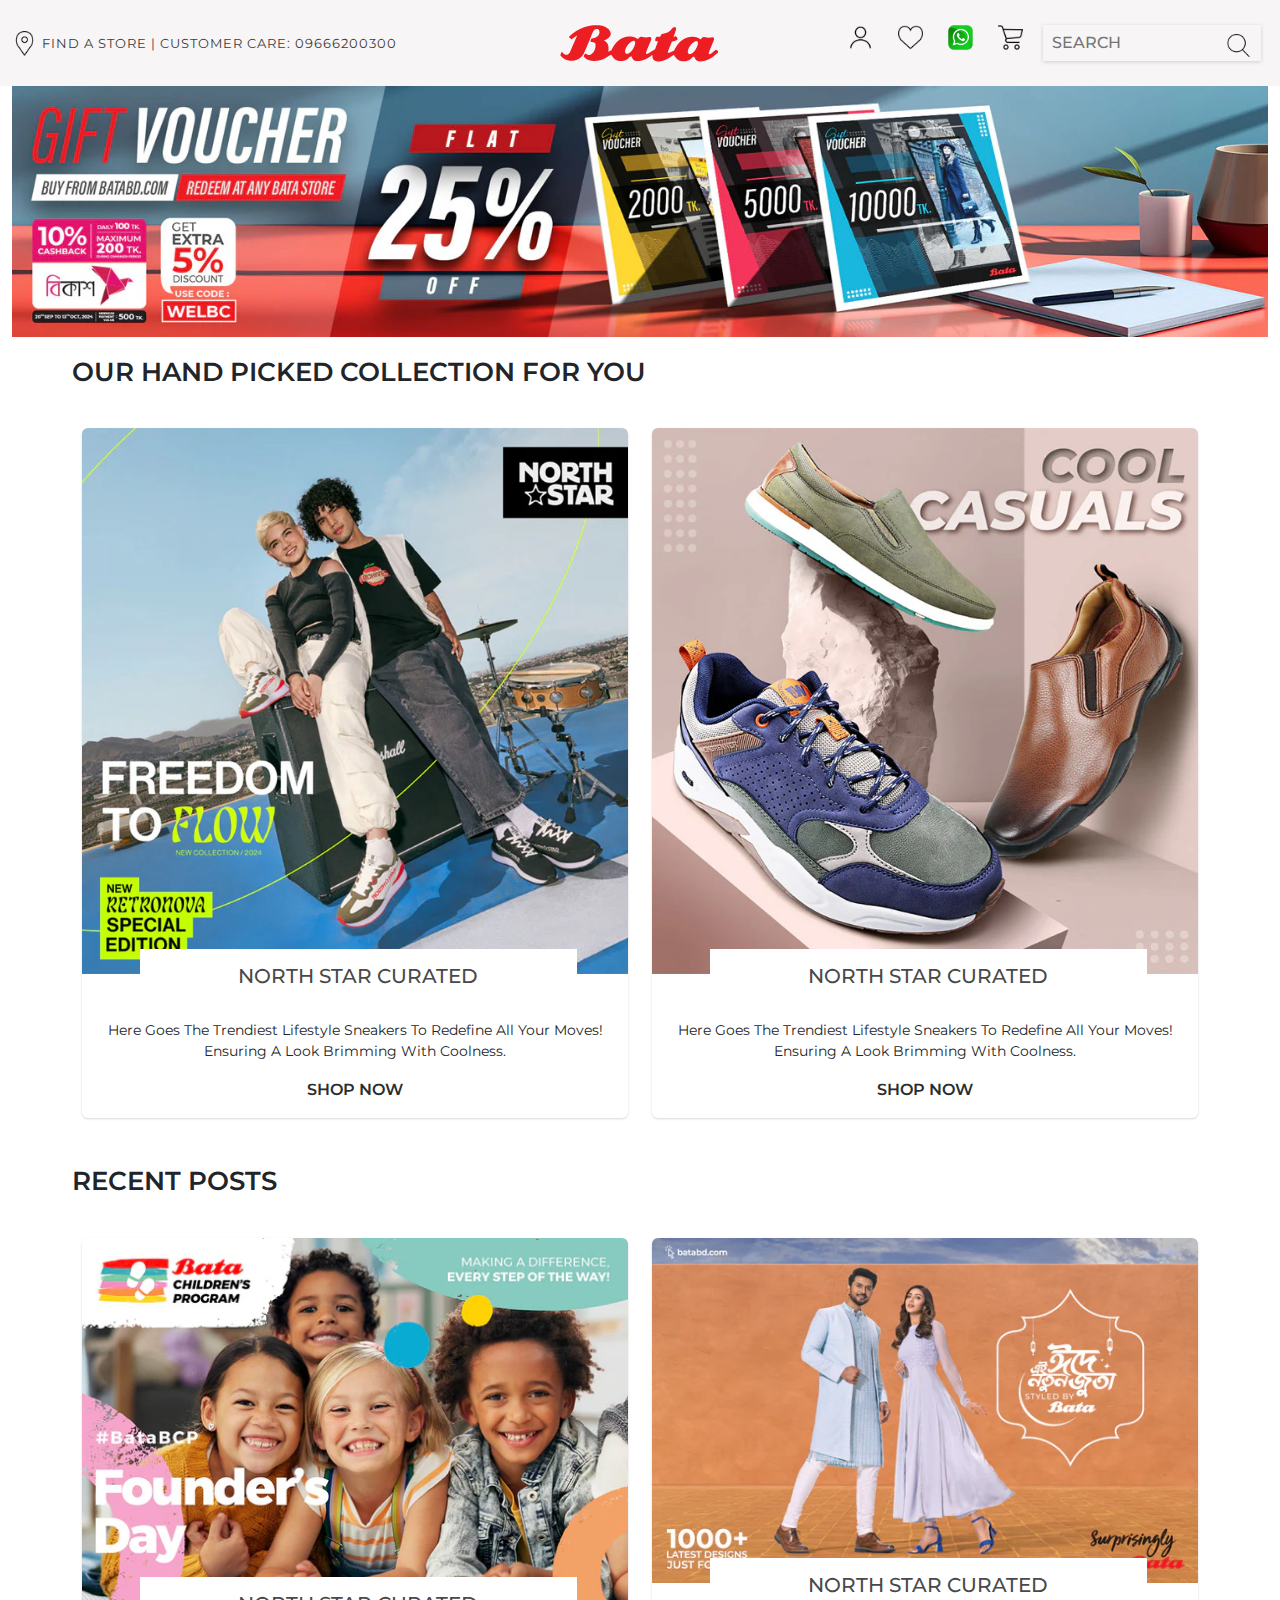
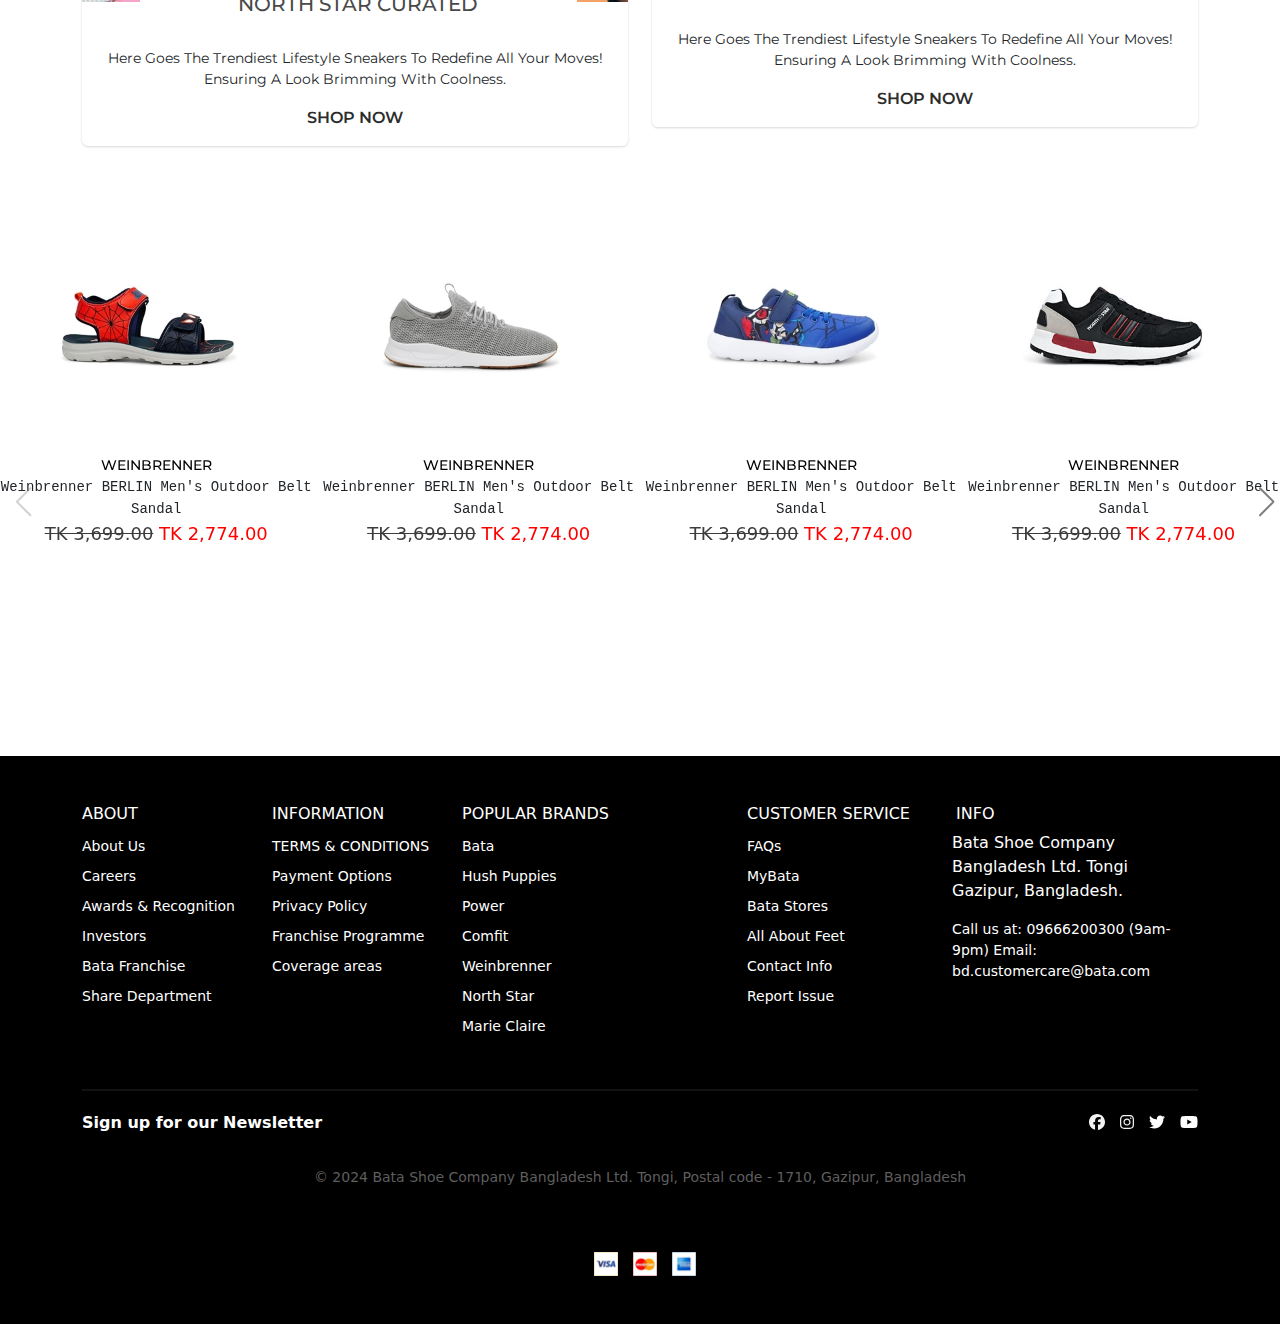
==== kids.html @ 396938d0 "bata" ====
<!DOCTYPE html>
<html lang="en">
  <head>
    <meta charset="UTF-8" />
    <meta name="viewport" content="width=device-width, initial-scale=1.0" />
    <title>Men</title>
    <link rel="stylesheet" href="css/bootstrap.min.css" />
    <link rel="stylesheet" href="css/all.min.css" />
    <link rel="stylesheet" href="css/fontawesome.min.css" />
    <link
      href="https://fonts.googleapis.com/css2?family=Montserrat:ital,wght@0,100..900;1,100..900&display=swap"
      rel="stylesheet"
    />
    <link
      rel="stylesheet"
      href="https://cdn.jsdelivr.net/npm/swiper@11/swiper-bundle.min.css"
    />
    <link rel="stylesheet" href="css/style.css" />
  </head>
  <body>
    <!----------------------- Header part html start -------------->

    <section
      class="main_head container-fluid"
      style="background-color: rgb(247, 245, 245)"
    >
      <div class="heder_container">
        <div class="head_content">
          <div class="row main_head-content">
            <div class="col-4 py-4 d-flex align-items-center d">
              <div
                class="start_content d-flex justify-content-center align-content-center"
              >
                <div class="logo">
                  <a href="#">
                    <img
                      src="img/Bata_imge/placeholder.png"
                      alt="location logo"
                      width="25px"
                    />
                  </a>
                </div>
                <div class="content_s" style="color: #3c3c3c">
                  <span>Find A Store | Customer care: 09666200300</span>
                </div>
              </div>
            </div>
            <div class="col-4 py-4">
              <div
                class="midel_content d-flex justify-content-center align-items-center"
              >
                <img src="img/Bata_imge/logo.png" alt="" />
              </div>
            </div>
            <div class="col-4 d-flex justify-content-center align-items-center">
              <div
                class="end_content d-flex justify-content-center align-content-center"
              >
                <li>
                  <a href="#"
                    ><img src="img/Bata_imge/people.png" alt="" width="25px"
                  /></a>
                </li>
                <li>
                  <a href="#"
                    ><img src="img/Bata_imge/like.png" alt="" width="25px"
                  /></a>
                </li>
                <li>
                  <a href="#"
                    ><img
                      src="img/Bata_imge/whatsapp-icon.png"
                      alt=""
                      width="25px"
                  /></a>
                </li>

                <div class="dropdown dpdw">
                  <a href="#"
                    ><img
                      src="img/Bata_imge/shopping-cart.png"
                      alt=""
                      width="25px"
                  /></a>
                  <ul class="dropdown-menu drpdwn">
                    <li>
                      <a class="dropdown-item my_item" href="#"
                        >Your cart is currently empty.</a
                      >
                    </li>
                    <li>
                      <a class="dropdown-item" href="#"
                        ><button type="button" class="btn-outline-dark">
                          continue shopping
                        </button></a
                      >
                    </li>
                  </ul>
                </div>
                <li>
                  <div
                    class="search d-flex justify-content-center align-content-center"
                  >
                    <div class="search_box">
                      <input
                        type="search"
                        placeholder="Search"
                        aria-label="Search"
                      />
                    </div>
                    <div
                      class="search_icon d-flex justify-content-center align-items-center"
                    >
                      <a href="#">
                        <img
                          src="img/Bata_imge/search.png"
                          alt=""
                          width="23px"
                        />
                      </a>
                    </div>
                  </div>
                </li>
              </div>
            </div>
          </div>
        </div>
      </div>
    </section>
    <!----------------------- Header part html End -------------->

    <!----------------------------------------- Midle Banner Html Start ------------------------------->

    <section>
      <div class="container-fluid">
        <div class="row">
          <div class="col-md-12">
            <img src="img/Bata_imge/banner-2-d.webp" alt="" width="100%" />
          </div>
        </div>
      </div>
    </section>

    <!----------------------------------------- Midle Banner Html end ------------------------------->
    <!-------------------------------------------- Collection part html Start ------------------------------->
    <section>
      <div class="container">
        <div class="product_title">
          <h6>
            <span>OUR HAND PICKED COLLECTION FOR YOU</span>
          </h6>
        </div>
      </div>
      <div class="container mb-5">
        <div class="product_collection">
          <div class="row">
            <div class="col-md-6 col-sm-12">
              <div class="card" style="width: 100%">
                <img
                  src="img/Bata_imge/Banner_crop_center_left.webp"
                  alt="..."
                />
                <div class="overlay"></div>
                <div class="card-body">
                  <div class="collectino_titel">
                    <h3 class="collection_head">
                      <span>NORTH STAR Curated</span>
                    </h3>
                  </div>
                  <div class="collectino_content">
                    <p class="">
                      Here goes the trendiest lifestyle sneakers to redefine all
                      your moves! Ensuring a look brimming with coolness.
                    </p>
                    <a href="#" class="shopNow">shop now</a>
                  </div>
                </div>
              </div>
            </div>
            <div class="col-md-6 col-sm-12">
              <div class="card" style="width: 100%">
                <img
                  src="img/Bata_imge/Banner_crop_center_right.webp"
                  alt="..."
                />
                <div class="overlay"></div>
                <div class="card-body">
                  <div class="collectino_titel">
                    <h3 class="collection_head">
                      <span>NORTH STAR Curated</span>
                    </h3>
                  </div>
                  <div class="collectino_content">
                    <p class="">
                      Here goes the trendiest lifestyle sneakers to redefine all
                      your moves! Ensuring a look brimming with coolness.
                    </p>
                    <a href="#" class="shopNow">shop now</a>
                  </div>
                </div>
              </div>
            </div>
          </div>
        </div>
      </div>
    </section>
    <!-------------------------------------------- Collection part html end ------------------------------->

    <!-------------------------------------------- Collection part html end ------------------------------->
    <section>
      <div class="container">
        <div class="product_title">
          <h6>
            <span>Recent Posts</span>
          </h6>
        </div>
      </div>
      <div class="container mb-5">
        <div class="product_collection">
          <div class="row">
            <div class="col-md-6 col-sm-12">
              <div class="card" style="width: 100%">
                <img src="img/Bata_imge/left_card.webp" alt="..." />
                <div class="overlay3"></div>
                <div class="card-body">
                  <div class="collectino_titel">
                    <h3 class="collection_head">
                      <span>NORTH STAR Curated</span>
                    </h3>
                  </div>
                  <div class="collectino_content">
                    <p class="">
                      Here goes the trendiest lifestyle sneakers to redefine all
                      your moves! Ensuring a look brimming with coolness.
                    </p>
                    <a href="#" class="shopNow">shop now</a>
                  </div>
                </div>
              </div>
            </div>
            <div class="col-md-6 col-sm-12">
              <div class="card" style="width: 100%">
                <img src="img/Bata_imge/right_card.webp" alt="..." />
                <div class="overlay3"></div>
                <div class="card-body">
                  <div class="collectino_titel">
                    <h3 class="collection_head">
                      <span>NORTH STAR Curated</span>
                    </h3>
                  </div>
                  <div class="collectino_content">
                    <p class="">
                      Here goes the trendiest lifestyle sneakers to redefine all
                      your moves! Ensuring a look brimming with coolness.
                    </p>
                    <a href="#" class="shopNow">shop now</a>
                  </div>
                </div>
              </div>
            </div>
          </div>
        </div>
      </div>
    </section>
    <!-------------------------------------------- Collection part html end ------------------------------->

    <!----------------------- man product part start ----------------------->

    <section style="margin: 50px 0">
      <!-- Swiper -->
      <div class="swiper mySwiper">
        <div class="swiper-wrapper">
          <div class="swiper-slide">
            <div class="main_product">
              <div class="product_content">
                <div class="product_img">
                  <img class="img1" src="img/Bata_imge/shoe_win_5.jpg" alt="" />
                  <img
                    class="img2"
                    src="img/Bata_imge/shoe_hover_5.jpg"
                    alt=""
                  />
                </div>
                <div class="text_content" style="text-align: center">
                  <samp class="size">
                    <a style="text-decoration: none; color: #3c3c3c" href="#"
                      >10</a
                    ></samp
                  >
                  <samp class="size">
                    <a style="text-decoration: none; color: #3c3c3c" href="#"
                      >9</a
                    ></samp
                  >
                  <samp class="size">
                    <a style="text-decoration: none; color: #3c3c3c" href="#"
                      >8</a
                    ></samp
                  >
                  <samp class="size">
                    <a style="text-decoration: none; color: #3c3c3c" href="#"
                      >7</a
                    ></samp
                  >
                  <samp class="size">
                    <a style="text-decoration: none; color: #3c3c3c" href="#"
                      >+1</a
                    ></samp
                  >
                  <samp
                    style="
                      font-family: Montserrat, sans-serif;
                      color: #000;
                      font-size: 14px;
                      font-weight: 500;
                      text-transform: uppercase;
                      display: block;
                    "
                  >
                    Weinbrenner
                  </samp>
                  <samp
                    style="
                      text-transform: capitalize;
                      font-size: 14px;
                      line-height: 22px;
                      font-weight: 500;
                      display: block;
                    "
                  >
                    Weinbrenner BERLIN Men's Outdoor Belt Sandal
                  </samp>
                  <span style="color: #3c3c3c">
                    <del>TK 3,699.00</del>
                  </span>

                  <span style="color: red">TK 2,774.00</span>
                  <div class="btn_container">
                    <button class="product_button" type="button">
                      Shop now
                    </button>
                    <div class="cyical"></div>
                  </div>
                </div>

                <img
                  class="like"
                  src="img/Bata_imge/like.png"
                  alt=""
                  width="20px"
                />
              </div>
            </div>
          </div>
          <div class="swiper-slide">
            <div class="main_product">
              <div class="product_content">
                <div class="product_img">
                  <img class="img1" src="img/Bata_imge/shoe_win_3.jpg" alt="" />
                  <img
                    class="img2"
                    src="img/Bata_imge/shoe_hover_3.jpg"
                    alt=""
                  />
                </div>
                <div class="text_content" style="text-align: center">
                  <samp class="size">
                    <a style="text-decoration: none; color: #3c3c3c" href="#"
                      >10</a
                    ></samp
                  >
                  <samp class="size">
                    <a style="text-decoration: none; color: #3c3c3c" href="#"
                      >9</a
                    ></samp
                  >
                  <samp class="size">
                    <a style="text-decoration: none; color: #3c3c3c" href="#"
                      >8</a
                    ></samp
                  >
                  <samp class="size">
                    <a style="text-decoration: none; color: #3c3c3c" href="#"
                      >7</a
                    ></samp
                  >
                  <samp class="size">
                    <a style="text-decoration: none; color: #3c3c3c" href="#"
                      >+1</a
                    ></samp
                  >
                  <samp
                    style="
                      font-family: Montserrat, sans-serif;
                      color: #000;
                      font-size: 14px;
                      font-weight: 500;
                      text-transform: uppercase;
                      display: block;
                    "
                  >
                    Weinbrenner
                  </samp>
                  <samp
                    style="
                      text-transform: capitalize;
                      font-size: 14px;
                      line-height: 22px;
                      font-weight: 500;
                      display: block;
                    "
                  >
                    Weinbrenner BERLIN Men's Outdoor Belt Sandal
                  </samp>
                  <span style="color: #3c3c3c">
                    <del>TK 3,699.00</del>
                  </span>

                  <span style="color: red">TK 2,774.00</span>
                  <div class="btn_container">
                    <button class="product_button" type="button">
                      Shop now
                    </button>
                    <div class="cyical"></div>
                  </div>
                </div>

                <img
                  class="like"
                  src="img/Bata_imge/like.png"
                  alt=""
                  width="20px"
                />
              </div>
            </div>
          </div>
          <div class="swiper-slide">
            <div class="main_product">
              <div class="product_content">
                <div class="product_img">
                  <img class="img1" src="img/Bata_imge/shoe_win_1.jpg" alt="" />
                  <img
                    class="img2"
                    src="img/Bata_imge/shoe_hover_1.jpg"
                    alt=""
                  />
                </div>
                <div class="text_content" style="text-align: center">
                  <samp class="size">
                    <a style="text-decoration: none; color: #3c3c3c" href="#"
                      >10</a
                    ></samp
                  >
                  <samp class="size">
                    <a style="text-decoration: none; color: #3c3c3c" href="#"
                      >9</a
                    ></samp
                  >
                  <samp class="size">
                    <a style="text-decoration: none; color: #3c3c3c" href="#"
                      >8</a
                    ></samp
                  >
                  <samp class="size">
                    <a style="text-decoration: none; color: #3c3c3c" href="#"
                      >7</a
                    ></samp
                  >
                  <samp class="size">
                    <a style="text-decoration: none; color: #3c3c3c" href="#"
                      >+1</a
                    ></samp
                  >
                  <samp
                    style="
                      font-family: Montserrat, sans-serif;
                      color: #000;
                      font-size: 14px;
                      font-weight: 500;
                      text-transform: uppercase;
                      display: block;
                    "
                  >
                    Weinbrenner
                  </samp>
                  <samp
                    style="
                      text-transform: capitalize;
                      font-size: 14px;
                      line-height: 22px;
                      font-weight: 500;
                      display: block;
                    "
                  >
                    Weinbrenner BERLIN Men's Outdoor Belt Sandal
                  </samp>
                  <span style="color: #3c3c3c">
                    <del>TK 3,699.00</del>
                  </span>

                  <span style="color: red">TK 2,774.00</span>
                  <div class="btn_container">
                    <button class="product_button" type="button">
                      Shop now
                    </button>
                    <div class="cyical"></div>
                  </div>
                </div>

                <img
                  class="like"
                  src="img/Bata_imge/like.png"
                  alt=""
                  width="20px"
                />
              </div>
            </div>
          </div>
          <div class="swiper-slide">
            <div class="main_product">
              <div class="product_content">
                <div class="product_img">
                  <img
                    class="img1"
                    src="img/Bata_imge/lofer_win_8.jpg"
                    alt=""
                  />
                  <img
                    class="img2"
                    src="img/Bata_imge/lofer_hover_8.jpg"
                    alt=""
                  />
                </div>
                <div class="text_content" style="text-align: center">
                  <samp class="size">
                    <a style="text-decoration: none; color: #3c3c3c" href="#"
                      >10</a
                    ></samp
                  >
                  <samp class="size">
                    <a style="text-decoration: none; color: #3c3c3c" href="#"
                      >9</a
                    ></samp
                  >
                  <samp class="size">
                    <a style="text-decoration: none; color: #3c3c3c" href="#"
                      >8</a
                    ></samp
                  >
                  <samp class="size">
                    <a style="text-decoration: none; color: #3c3c3c" href="#"
                      >7</a
                    ></samp
                  >
                  <samp class="size">
                    <a style="text-decoration: none; color: #3c3c3c" href="#"
                      >+1</a
                    ></samp
                  >
                  <samp
                    style="
                      font-family: Montserrat, sans-serif;
                      color: #000;
                      font-size: 14px;
                      font-weight: 500;
                      text-transform: uppercase;
                      display: block;
                    "
                  >
                    Weinbrenner
                  </samp>
                  <samp
                    style="
                      text-transform: capitalize;
                      font-size: 14px;
                      line-height: 22px;
                      font-weight: 500;
                      display: block;
                    "
                  >
                    Weinbrenner BERLIN Men's Outdoor Belt Sandal
                  </samp>
                  <span style="color: #3c3c3c">
                    <del>TK 3,699.00</del>
                  </span>

                  <span style="color: red">TK 2,774.00</span>
                  <div class="btn_container">
                    <button class="product_button" type="button">
                      Shop now
                    </button>
                    <div class="cyical"></div>
                  </div>
                </div>

                <img
                  class="like"
                  src="img/Bata_imge/like.png"
                  alt=""
                  width="20px"
                />
              </div>
            </div>
          </div>
          <div class="swiper-slide">
            <div class="main_product">
              <div class="product_content">
                <div class="product_img">
                  <img
                    class="img1"
                    src="img/Bata_imge/lofer_win_7.jpg"
                    alt=""
                  />
                  <img
                    class="img2"
                    src="img/Bata_imge/lofer_hover_7.jpg"
                    alt=""
                  />
                </div>
                <div class="text_content" style="text-align: center">
                  <samp class="size">
                    <a style="text-decoration: none; color: #3c3c3c" href="#"
                      >10</a
                    ></samp
                  >
                  <samp class="size">
                    <a style="text-decoration: none; color: #3c3c3c" href="#"
                      >9</a
                    ></samp
                  >
                  <samp class="size">
                    <a style="text-decoration: none; color: #3c3c3c" href="#"
                      >8</a
                    ></samp
                  >
                  <samp class="size">
                    <a style="text-decoration: none; color: #3c3c3c" href="#"
                      >7</a
                    ></samp
                  >
                  <samp class="size">
                    <a style="text-decoration: none; color: #3c3c3c" href="#"
                      >+1</a
                    ></samp
                  >
                  <samp
                    style="
                      font-family: Montserrat, sans-serif;
                      color: #000;
                      font-size: 14px;
                      font-weight: 500;
                      text-transform: uppercase;
                      display: block;
                    "
                  >
                    Weinbrenner
                  </samp>
                  <samp
                    style="
                      text-transform: capitalize;
                      font-size: 14px;
                      line-height: 22px;
                      font-weight: 500;
                      display: block;
                    "
                  >
                    Weinbrenner BERLIN Men's Outdoor Belt Sandal
                  </samp>
                  <span style="color: #3c3c3c">
                    <del>TK 3,699.00</del>
                  </span>

                  <span style="color: red">TK 2,774.00</span>
                  <div class="btn_container">
                    <button class="product_button" type="button">
                      Shop now
                    </button>
                    <div class="cyical"></div>
                  </div>
                </div>

                <img
                  class="like"
                  src="img/Bata_imge/like.png"
                  alt=""
                  width="20px"
                />
              </div>
            </div>
          </div>
          <div class="swiper-slide">
            <div class="main_product">
              <div class="product_content">
                <div class="product_img">
                  <img
                    class="img1"
                    src="img/Bata_imge/lofer_win_3.jpg"
                    alt=""
                  />
                  <img
                    class="img2"
                    src="img/Bata_imge/lofer_hover_3.jpg"
                    alt=""
                  />
                </div>
                <div class="text_content" style="text-align: center">
                  <samp class="size">
                    <a style="text-decoration: none; color: #3c3c3c" href="#"
                      >10</a
                    ></samp
                  >
                  <samp class="size">
                    <a style="text-decoration: none; color: #3c3c3c" href="#"
                      >9</a
                    ></samp
                  >
                  <samp class="size">
                    <a style="text-decoration: none; color: #3c3c3c" href="#"
                      >8</a
                    ></samp
                  >
                  <samp class="size">
                    <a style="text-decoration: none; color: #3c3c3c" href="#"
                      >7</a
                    ></samp
                  >
                  <samp class="size">
                    <a style="text-decoration: none; color: #3c3c3c" href="#"
                      >+1</a
                    ></samp
                  >
                  <samp
                    style="
                      font-family: Montserrat, sans-serif;
                      color: #000;
                      font-size: 14px;
                      font-weight: 500;
                      text-transform: uppercase;
                      display: block;
                    "
                  >
                    Weinbrenner
                  </samp>
                  <samp
                    style="
                      text-transform: capitalize;
                      font-size: 14px;
                      line-height: 22px;
                      font-weight: 500;
                      display: block;
                    "
                  >
                    Weinbrenner BERLIN Men's Outdoor Belt Sandal
                  </samp>
                  <span style="color: #3c3c3c">
                    <del>TK 3,699.00</del>
                  </span>

                  <span style="color: red">TK 2,774.00</span>
                  <div class="btn_container">
                    <button class="product_button" type="button">
                      Shop now
                    </button>
                    <div class="cyical"></div>
                  </div>
                </div>

                <img
                  class="like"
                  src="/img/Bata_imge/like.png"
                  alt=""
                  width="20px"
                />
              </div>
            </div>
          </div>
          <div class="swiper-slide">
            <div class="main_product">
              <div class="product_content">
                <div class="product_img">
                  <img
                    class="img1"
                    src="img/Bata_imge/lofer_win_6.jpg"
                    alt=""
                  />
                  <img
                    class="img2"
                    src="img/Bata_imge/lofer_hover_6.jpg"
                    alt=""
                  />
                </div>
                <div class="text_content" style="text-align: center">
                  <samp class="size">
                    <a style="text-decoration: none; color: #3c3c3c" href="#"
                      >10</a
                    ></samp
                  >
                  <samp class="size">
                    <a style="text-decoration: none; color: #3c3c3c" href="#"
                      >9</a
                    ></samp
                  >
                  <samp class="size">
                    <a style="text-decoration: none; color: #3c3c3c" href="#"
                      >8</a
                    ></samp
                  >
                  <samp class="size">
                    <a style="text-decoration: none; color: #3c3c3c" href="#"
                      >7</a
                    ></samp
                  >
                  <samp class="size">
                    <a style="text-decoration: none; color: #3c3c3c" href="#"
                      >+1</a
                    ></samp
                  >
                  <samp
                    style="
                      font-family: Montserrat, sans-serif;
                      color: #000;
                      font-size: 14px;
                      font-weight: 500;
                      text-transform: uppercase;
                      display: block;
                    "
                  >
                    Weinbrenner
                  </samp>
                  <samp
                    style="
                      text-transform: capitalize;
                      font-size: 14px;
                      line-height: 22px;
                      font-weight: 500;
                      display: block;
                    "
                  >
                    Weinbrenner BERLIN Men's Outdoor Belt Sandal
                  </samp>
                  <span style="color: #3c3c3c">
                    <del>TK 3,699.00</del>
                  </span>

                  <span style="color: red">TK 2,774.00</span>
                  <div class="btn_container">
                    <button class="product_button" type="button">
                      Shop now
                    </button>
                    <div class="cyical"></div>
                  </div>
                </div>

                <img
                  class="like"
                  src="/img/Bata_imge/like.png"
                  alt=""
                  width="20px"
                />
              </div>
            </div>
          </div>
          <div class="swiper-slide">
            <div class="main_product">
              <div class="product_content">
                <div class="product_img">
                  <img
                    class="img1"
                    src="img/Bata_imge/lofer_win_8.jpg"
                    alt=""
                  />
                  <img
                    class="img2"
                    src="img/Bata_imge/lofer_hover_8.jpg"
                    alt=""
                  />
                </div>
                <div class="text_content" style="text-align: center">
                  <samp class="size">
                    <a style="text-decoration: none; color: #3c3c3c" href="#"
                      >10</a
                    ></samp
                  >
                  <samp class="size">
                    <a style="text-decoration: none; color: #3c3c3c" href="#"
                      >9</a
                    ></samp
                  >
                  <samp class="size">
                    <a style="text-decoration: none; color: #3c3c3c" href="#"
                      >8</a
                    ></samp
                  >
                  <samp class="size">
                    <a style="text-decoration: none; color: #3c3c3c" href="#"
                      >7</a
                    ></samp
                  >
                  <samp class="size">
                    <a style="text-decoration: none; color: #3c3c3c" href="#"
                      >+1</a
                    ></samp
                  >
                  <samp
                    style="
                      font-family: Montserrat, sans-serif;
                      color: #000;
                      font-size: 14px;
                      font-weight: 500;
                      text-transform: uppercase;
                      display: block;
                    "
                  >
                    Weinbrenner
                  </samp>
                  <samp
                    style="
                      text-transform: capitalize;
                      font-size: 14px;
                      line-height: 22px;
                      font-weight: 500;
                      display: block;
                    "
                  >
                    Weinbrenner BERLIN Men's Outdoor Belt Sandal
                  </samp>
                  <span style="color: #3c3c3c">
                    <del>TK 3,699.00</del>
                  </span>

                  <span style="color: red">TK 2,774.00</span>
                  <div class="btn_container">
                    <button class="product_button" type="button">
                      Shop now
                    </button>
                    <div class="cyical"></div>
                  </div>
                </div>

                <img
                  class="like"
                  src="/img/Bata_imge/like.png"
                  alt=""
                  width="20px"
                />
              </div>
            </div>
          </div>
          <div class="swiper-slide">
            <div class="main_product">
              <div class="product_content">
                <div class="product_img">
                  <img
                    class="img1"
                    src="img/Bata_imge/lofer_win_1.jpg"
                    alt=""
                  />
                  <img
                    class="img2"
                    src="img/Bata_imge/lofer_hover_1.jpg"
                    alt=""
                  />
                </div>
                <div class="text_content" style="text-align: center">
                  <samp class="size">
                    <a style="text-decoration: none; color: #3c3c3c" href="#"
                      >10</a
                    ></samp
                  >
                  <samp class="size">
                    <a style="text-decoration: none; color: #3c3c3c" href="#"
                      >9</a
                    ></samp
                  >
                  <samp class="size">
                    <a style="text-decoration: none; color: #3c3c3c" href="#"
                      >8</a
                    ></samp
                  >
                  <samp class="size">
                    <a style="text-decoration: none; color: #3c3c3c" href="#"
                      >7</a
                    ></samp
                  >
                  <samp class="size">
                    <a style="text-decoration: none; color: #3c3c3c" href="#"
                      >+1</a
                    ></samp
                  >
                  <samp
                    style="
                      font-family: Montserrat, sans-serif;
                      color: #000;
                      font-size: 14px;
                      font-weight: 500;
                      text-transform: uppercase;
                      display: block;
                    "
                  >
                    Weinbrenner
                  </samp>
                  <samp
                    style="
                      text-transform: capitalize;
                      font-size: 14px;
                      line-height: 22px;
                      font-weight: 500;
                      display: block;
                    "
                  >
                    Weinbrenner BERLIN Men's Outdoor Belt Sandal
                  </samp>
                  <span style="color: #3c3c3c">
                    <del>TK 3,699.00</del>
                  </span>

                  <span style="color: red">TK 2,774.00</span>
                  <div class="btn_container">
                    <button class="product_button" type="button">
                      Shop now
                    </button>
                    <div class="cyical"></div>
                  </div>
                </div>

                <img
                  class="like"
                  src="/img/Bata_imge/like.png"
                  alt=""
                  width="20px"
                />
              </div>
            </div>
          </div>
          <div class="swiper-slide">
            <div class="main_product">
              <div class="product_content">
                <div class="product_img">
                  <img
                    class="img1"
                    src="img/Bata_imge/lofer_win_3.jpg"
                    alt=""
                  />
                  <img
                    class="img2"
                    src="img/Bata_imge/lofer_hover_3.jpg"
                    alt=""
                  />
                </div>
                <div class="text_content" style="text-align: center">
                  <samp class="size">
                    <a style="text-decoration: none; color: #3c3c3c" href="#"
                      >10</a
                    ></samp
                  >
                  <samp class="size">
                    <a style="text-decoration: none; color: #3c3c3c" href="#"
                      >9</a
                    ></samp
                  >
                  <samp class="size">
                    <a style="text-decoration: none; color: #3c3c3c" href="#"
                      >8</a
                    ></samp
                  >
                  <samp class="size">
                    <a style="text-decoration: none; color: #3c3c3c" href="#"
                      >7</a
                    ></samp
                  >
                  <samp class="size">
                    <a style="text-decoration: none; color: #3c3c3c" href="#"
                      >+1</a
                    ></samp
                  >
                  <samp
                    style="
                      font-family: Montserrat, sans-serif;
                      color: #000;
                      font-size: 14px;
                      font-weight: 500;
                      text-transform: uppercase;
                      display: block;
                    "
                  >
                    Weinbrenner
                  </samp>
                  <samp
                    style="
                      text-transform: capitalize;
                      font-size: 14px;
                      line-height: 22px;
                      font-weight: 500;
                      display: block;
                    "
                  >
                    Weinbrenner BERLIN Men's Outdoor Belt Sandal
                  </samp>
                  <span style="color: #3c3c3c">
                    <del>TK 3,699.00</del>
                  </span>

                  <span style="color: red">TK 2,774.00</span>
                  <div class="btn_container">
                    <button class="product_button" type="button">
                      Shop now
                    </button>
                    <div class="cyical"></div>
                  </div>
                </div>

                <img
                  class="like"
                  src="/img/Bata_imge/like.png"
                  alt=""
                  width="20px"
                />
              </div>
            </div>
          </div>
          <div class="swiper-slide">
            <div class="main_product">
              <div class="product_content">
                <div class="product_img">
                  <img
                    class="img1"
                    src="img/Bata_imge/lofer_win_5.jpg"
                    alt=""
                  />
                  <img
                    class="img2"
                    src="img/Bata_imge/lofer_hover_5.jpg"
                    alt=""
                  />
                </div>
                <div class="text_content" style="text-align: center">
                  <samp class="size">
                    <a style="text-decoration: none; color: #3c3c3c" href="#"
                      >10</a
                    ></samp
                  >
                  <samp class="size">
                    <a style="text-decoration: none; color: #3c3c3c" href="#"
                      >9</a
                    ></samp
                  >
                  <samp class="size">
                    <a style="text-decoration: none; color: #3c3c3c" href="#"
                      >8</a
                    ></samp
                  >
                  <samp class="size">
                    <a style="text-decoration: none; color: #3c3c3c" href="#"
                      >7</a
                    ></samp
                  >
                  <samp class="size">
                    <a style="text-decoration: none; color: #3c3c3c" href="#"
                      >+1</a
                    ></samp
                  >
                  <samp
                    style="
                      font-family: Montserrat, sans-serif;
                      color: #000;
                      font-size: 14px;
                      font-weight: 500;
                      text-transform: uppercase;
                      display: block;
                    "
                  >
                    Weinbrenner
                  </samp>
                  <samp
                    style="
                      text-transform: capitalize;
                      font-size: 14px;
                      line-height: 22px;
                      font-weight: 500;
                      display: block;
                    "
                  >
                    Weinbrenner BERLIN Men's Outdoor Belt Sandal
                  </samp>
                  <span style="color: #3c3c3c">
                    <del>TK 3,699.00</del>
                  </span>

                  <span style="color: red">TK 2,774.00</span>
                  <div class="btn_container">
                    <button class="product_button" type="button">
                      Shop now
                    </button>
                    <div class="cyical"></div>
                  </div>
                </div>

                <img
                  class="like"
                  src="/img/Bata_imge/like.png"
                  alt=""
                  width="20px"
                />
              </div>
            </div>
          </div>
        </div>
        <div class="swiper-button-next"></div>
        <div class="swiper-button-prev"></div>
      </div>
    </section>
    <!----------------------- man product part end ----------------------->
    <!--------------------- Footer part html Start ------------------->
    <section class="main_footer bg-black p-5">
      <!----------- footer_top  part html start -------------->
      <div class="footer_top mb-5">
        <div class="container">
          <div class="row">
            <div class="col-6 col-md-2">
              <div class="footer_top_content">
                <h6
                  style="
                    color: white;
                    font-size: 16px;
                    text-transform: uppercase;
                  "
                >
                  About
                </h6>
                <li style="list-style: none; padding: 3px 0">
                  <a
                    class="animation"
                    href="#"
                    style="text-decoration: none; font-size: 14px; color: white"
                    >About Us</a
                  >
                </li>
                <li style="list-style: none; padding: 3px 0">
                  <a
                    class="animation"
                    href="#"
                    style="text-decoration: none; font-size: 14px; color: white"
                    >Careers</a
                  >
                </li>
                <li style="list-style: none; padding: 3px 0">
                  <a
                    class="animation"
                    href="#"
                    style="text-decoration: none; font-size: 14px; color: white"
                    >Awards & Recognition</a
                  >
                </li>
                <li style="list-style: none; padding: 3px 0">
                  <a
                    class="animation"
                    href="#"
                    style="text-decoration: none; font-size: 14px; color: white"
                    >Investors</a
                  >
                </li>
                <li style="list-style: none; padding: 3px 0">
                  <a
                    class="animation"
                    href="#"
                    style="text-decoration: none; font-size: 14px; color: white"
                    >Bata Franchise</a
                  >
                </li>
                <li style="list-style: none; padding: 3px 0">
                  <a
                    class="animation"
                    href="#"
                    style="text-decoration: none; font-size: 14px; color: white"
                    >Share Department</a
                  >
                </li>
              </div>
            </div>
            <div class="col-6 col-md-2">
              <div class="footer_top_content">
                <h6
                  style="
                    color: white;
                    font-size: 16px;
                    text-transform: uppercase;
                  "
                >
                  Information
                </h6>
                <li style="list-style: none; padding: 3px 0">
                  <a
                    class="animation"
                    href="#"
                    style="text-decoration: none; font-size: 14px; color: white"
                    >TERMS & CONDITIONS</a
                  >
                </li>
                <li style="list-style: none; padding: 3px 0">
                  <a
                    class="animation"
                    href="#"
                    style="text-decoration: none; font-size: 14px; color: white"
                    >Payment Options</a
                  >
                </li>
                <li style="list-style: none; padding: 3px 0">
                  <a
                    class="animation"
                    href="#"
                    style="text-decoration: none; font-size: 14px; color: white"
                    >Privacy Policy</a
                  >
                </li>
                <li style="list-style: none; padding: 3px 0">
                  <a
                    class="animation"
                    href="#"
                    style="text-decoration: none; font-size: 14px; color: white"
                    >Franchise Programme</a
                  >
                </li>
                <li style="list-style: none; padding: 3px 0">
                  <a
                    class="animation"
                    href="#"
                    style="text-decoration: none; font-size: 14px; color: white"
                    >Coverage areas</a
                  >
                </li>
              </div>
            </div>
            <div class="col-6 col-md-3">
              <div class="footer_top_content">
                <h6
                  style="
                    color: white;
                    font-size: 16px;
                    text-transform: uppercase;
                  "
                >
                  Popular Brands
                </h6>
                <li style="list-style: none; padding: 3px 0">
                  <a
                    class="animation"
                    href="#"
                    style="text-decoration: none; font-size: 14px; color: white"
                    >Bata</a
                  >
                </li>
                <li style="list-style: none; padding: 3px 0">
                  <a
                    class="animation"
                    href="#"
                    style="text-decoration: none; font-size: 14px; color: white"
                    >Hush Puppies</a
                  >
                </li>
                <li style="list-style: none; padding: 3px 0">
                  <a
                    class="animation"
                    href="#"
                    style="text-decoration: none; font-size: 14px; color: white"
                    >Power
                  </a>
                </li>
                <li style="list-style: none; padding: 3px 0">
                  <a
                    class="animation"
                    href="#"
                    style="text-decoration: none; font-size: 14px; color: white"
                    >Comfit</a
                  >
                </li>
                <li style="list-style: none; padding: 3px 0">
                  <a
                    class="animation"
                    href="#"
                    style="text-decoration: none; font-size: 14px; color: white"
                    >Weinbrenner</a
                  >
                </li>
                <li style="list-style: none; padding: 3px 0">
                  <a
                    class="animation"
                    href="#"
                    style="text-decoration: none; font-size: 14px; color: white"
                    >North Star</a
                  >
                </li>
                <li style="list-style: none; padding: 3px 0">
                  <a
                    class="animation"
                    href="#"
                    style="text-decoration: none; font-size: 14px; color: white"
                    >Marie Claire</a
                  >
                </li>
              </div>
            </div>
            <div class="col-6 col-md-2">
              <div class="footer_top_content">
                <h6
                  style="
                    color: white;
                    font-size: 16px;
                    text-transform: uppercase;
                  "
                >
                  Customer Service
                </h6>
                <li style="list-style: none; padding: 3px 0">
                  <a
                    class="animation"
                    href="#"
                    style="text-decoration: none; font-size: 14px; color: white"
                    >FAQs</a
                  >
                </li>
                <li style="list-style: none; padding: 3px 0">
                  <a
                    class="animation"
                    href="#"
                    style="text-decoration: none; font-size: 14px; color: white"
                    >MyBata</a
                  >
                </li>
                <li style="list-style: none; padding: 3px 0">
                  <a
                    class="animation"
                    href="#"
                    style="text-decoration: none; font-size: 14px; color: white"
                    >Bata Stores
                  </a>
                </li>
                <li style="list-style: none; padding: 3px 0">
                  <a
                    class="animation"
                    href="#"
                    style="text-decoration: none; font-size: 14px; color: white"
                    >All About Feet</a
                  >
                </li>
                <li style="list-style: none; padding: 3px 0">
                  <a
                    class="animation"
                    href="#"
                    style="text-decoration: none; font-size: 14px; color: white"
                    >Contact Info</a
                  >
                </li>
                <li style="list-style: none; padding: 3px 0">
                  <a
                    class="animation"
                    href="#"
                    style="text-decoration: none; font-size: 14px; color: white"
                    >Report Issue</a
                  >
                </li>
              </div>
            </div>
            <div class="col-12 col-md-3">
              <div class="footer_top_content">
                <h6
                  style="
                    color: white;
                    font-size: 16px;
                    text-transform: uppercase;
                    padding: 0 0 0 19px;
                  "
                >
                  Info
                </h6>
                <p style="color: white; font-size: 14; padding: 0 0 0 15px">
                  Bata Shoe Company Bangladesh Ltd. Tongi Gazipur, Bangladesh.
                </p>
                <p style="color: white; font-size: 14px; padding: 0 0 0 15px">
                  Call us at: 09666200300 (9am-9pm) Email:
                  bd.customercare@bata.com
                </p>
              </div>
            </div>
          </div>
        </div>
      </div>
      <!------------------------------------- footer_top part html end ---------------------------->
      <!------------------------------------- footer_bottom part html start ---------------------------->
      <div class="footer_bottom">
        <div class="container">
          <hr class="custom-hr" />
          <div class="row">
            <div class="col-6">
              <p style="color: white; font-size: 16px; font-weight: 700">
                Sign up for our Newsletter
              </p>
            </div>
            <div class="col-6">
              <div class="footer_icons">
                <a href="#"
                  ><i class="fa-brands fa-facebook" style="color: #f2f2f2"></i
                ></a>
                <a href="#"
                  ><i class="fa-brands fa-instagram" style="color: #f2f2f2"></i
                ></a>
                <a href="#"
                  ><i class="fa-brands fa-twitter" style="color: #ffffff"></i
                ></a>
                <a href="#"
                  ><i class="fa-brands fa-youtube" style="color: #ffffff"></i
                ></a>
              </div>
            </div>
            <div class="col-12 text-center mt-3">
              <p style="color: #5f5e5e; font-size: 14px">
                © 2024 Bata Shoe Company Bangladesh Ltd. Tongi, Postal code -
                1710, Gazipur, Bangladesh
              </p>
            </div>
          </div>
          <div class="col-12 text-center mt-5">
            <img src="img/Bata_imge/visa-sq_x300.png" width="24px" alt="" />
            <img src="img/Bata_imge/masterc-sq_x300.png" width="24px" alt="" />
            <img src="img/Bata_imge/amex-sq_x300.png" width="24px" alt="" />
          </div>
        </div>
      </div>
      <!------------------------------------- footer_bottom part html end ---------------------------->
    </section>
    <!--------------------- Footer part html End ------------------->
    <script src="https://cdn.jsdelivr.net/npm/swiper@11/swiper-bundle.min.js"></script>
    <script src="JS/all.min.js"></script>
    <script src="JS/bootstrap.bundle.min.js"></script>
    <script>
      var swiper = new Swiper(".mySwiper", {
        slidesPerView: 4,
        spaceBetween: 10,

        navigation: {
          nextEl: ".swiper-button-next",
          prevEl: ".swiper-button-prev",
        },
        breakpoints: {
          380: {
            slidesPerView: 1,
            spaceBetween: 10,
          },
          576: {
            slidesPerView: 1,
            spaceBetween: 10,
          },
          992: {
            slidesPerView: 2,
            spaceBetween: 10,
          },
          1024: {
            slidesPerView: 4,
            spaceBetween: 10,
          },
        },
      });
    </script>
  </body>
</html>
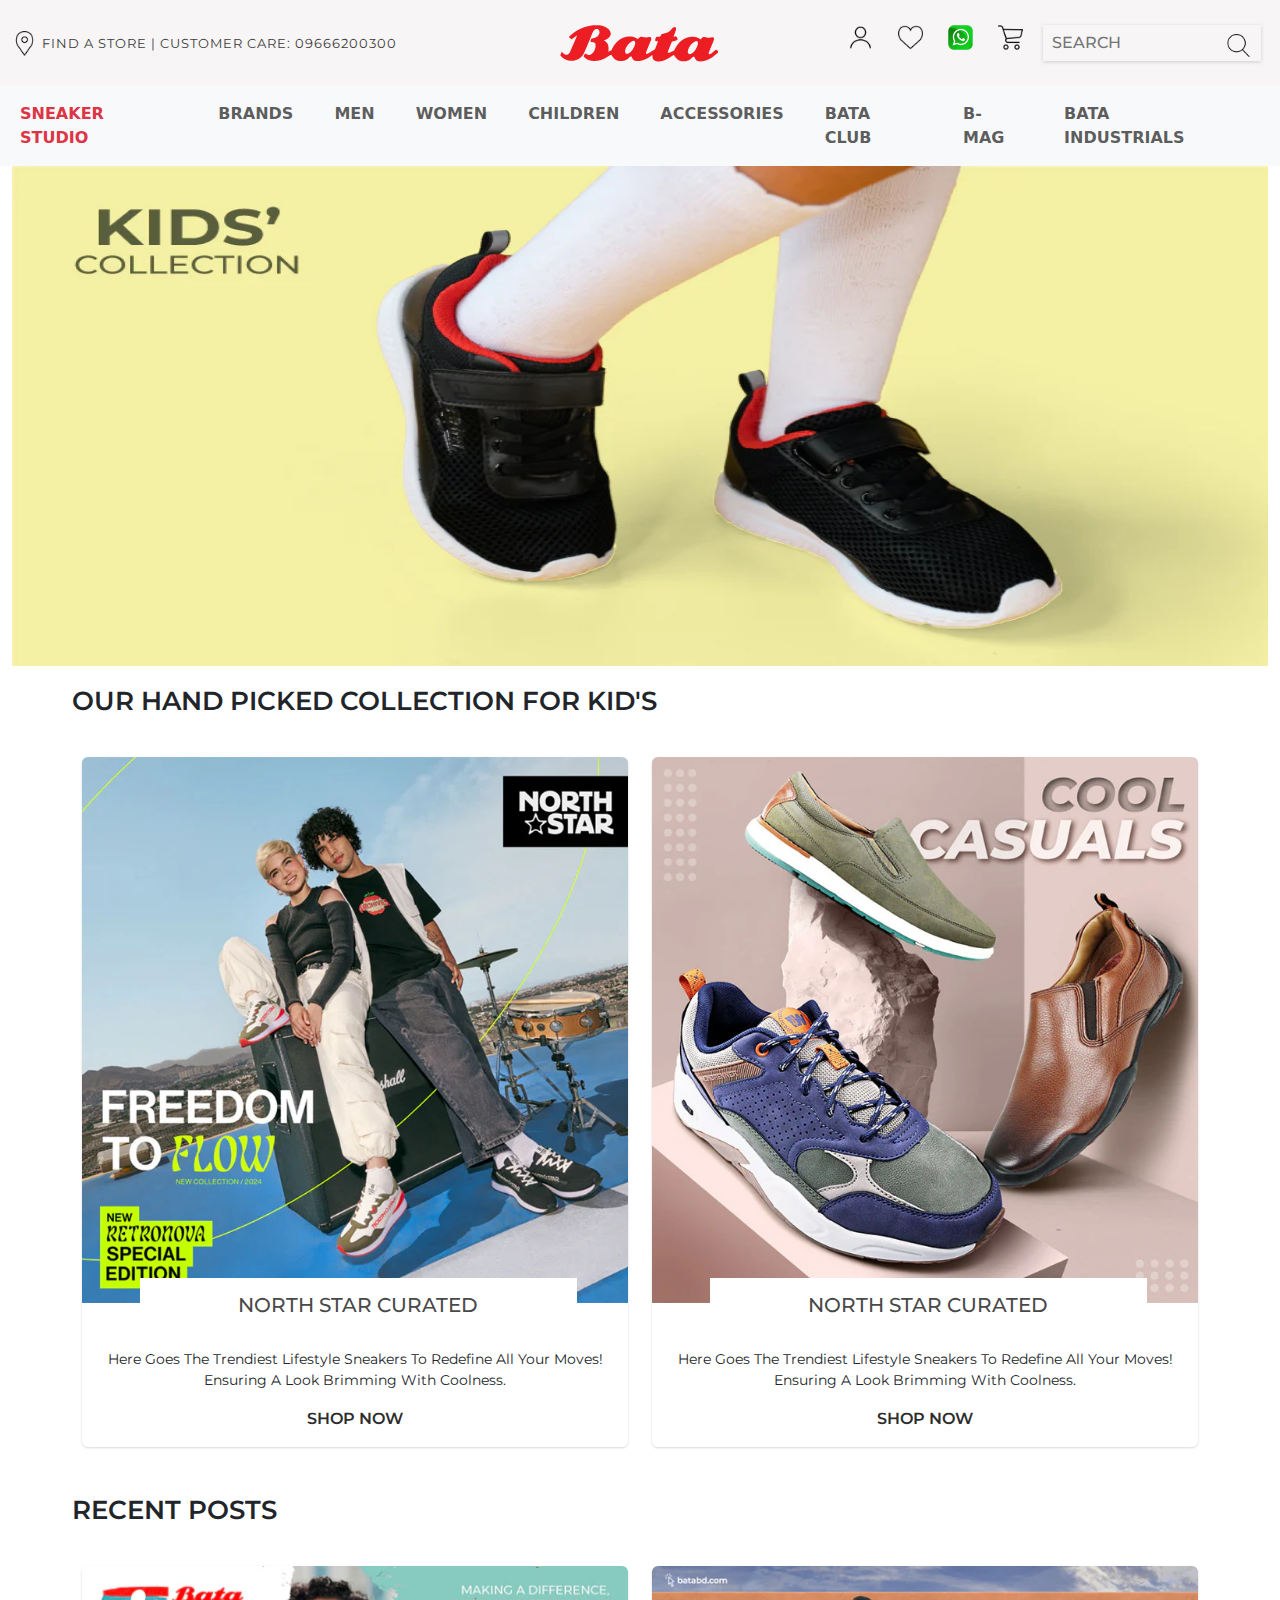
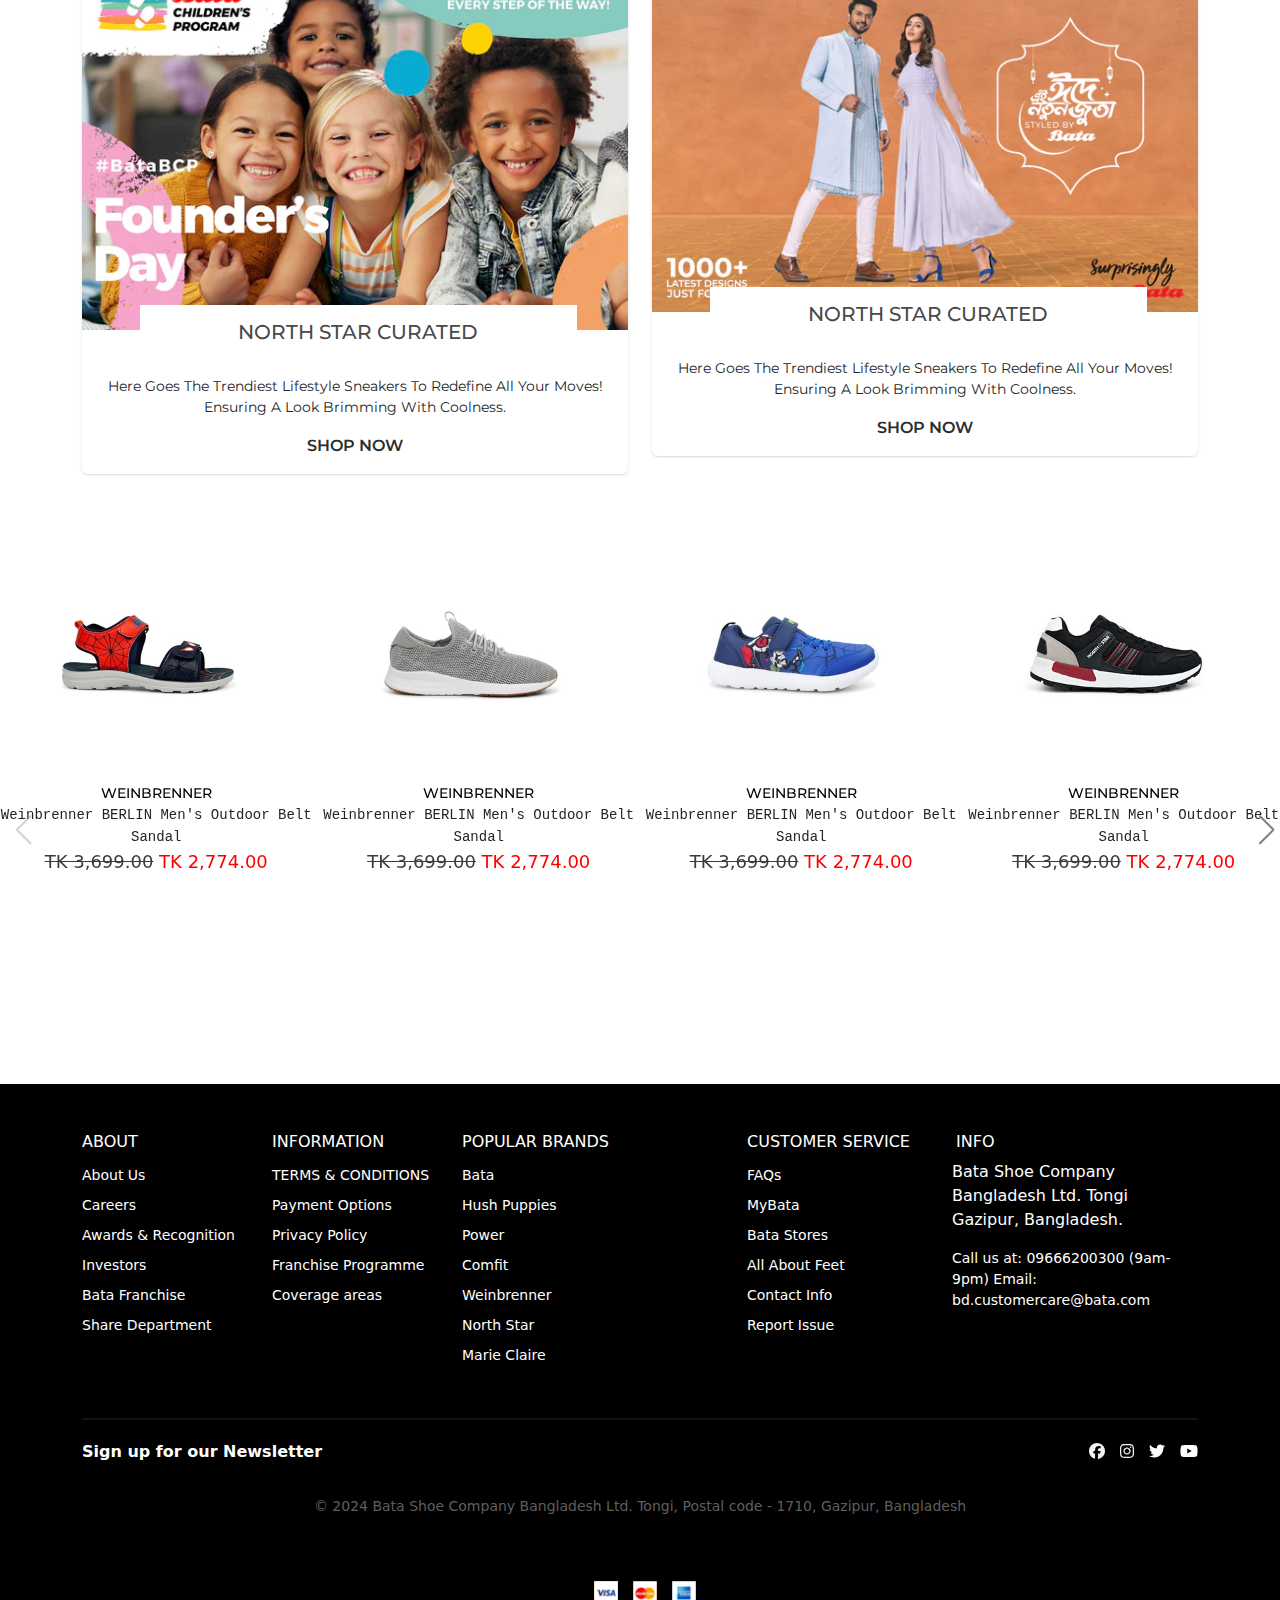
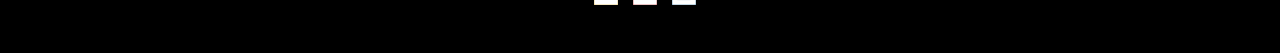
==== commit 8118f7b4: "bata" ====
--- a/kids.html
+++ b/kids.html
@@ -1,1564 +1,1114 @@
 <!DOCTYPE html>
 <html lang="en">
-  <head>
-    <meta charset="UTF-8" />
-    <meta name="viewport" content="width=device-width, initial-scale=1.0" />
-    <title>Men</title>
-    <link rel="stylesheet" href="css/bootstrap.min.css" />
-    <link rel="stylesheet" href="css/all.min.css" />
-    <link rel="stylesheet" href="css/fontawesome.min.css" />
-    <link
-      href="https://fonts.googleapis.com/css2?family=Montserrat:ital,wght@0,100..900;1,100..900&display=swap"
-      rel="stylesheet"
-    />
-    <link
-      rel="stylesheet"
-      href="https://cdn.jsdelivr.net/npm/swiper@11/swiper-bundle.min.css"
-    />
-    <link rel="stylesheet" href="css/style.css" />
-  </head>
-  <body>
-    <!----------------------- Header part html start -------------->
-
-    <section
-      class="main_head container-fluid"
-      style="background-color: rgb(247, 245, 245)"
-    >
-      <div class="heder_container">
-        <div class="head_content">
-          <div class="row main_head-content">
-            <div class="col-4 py-4 d-flex align-items-center d">
-              <div
-                class="start_content d-flex justify-content-center align-content-center"
-              >
-                <div class="logo">
-                  <a href="#">
-                    <img
-                      src="img/Bata_imge/placeholder.png"
-                      alt="location logo"
-                      width="25px"
-                    />
-                  </a>
-                </div>
-                <div class="content_s" style="color: #3c3c3c">
-                  <span>Find A Store | Customer care: 09666200300</span>
-                </div>
-              </div>
-            </div>
-            <div class="col-4 py-4">
-              <div
-                class="midel_content d-flex justify-content-center align-items-center"
-              >
-                <img src="img/Bata_imge/logo.png" alt="" />
-              </div>
-            </div>
-            <div class="col-4 d-flex justify-content-center align-items-center">
-              <div
-                class="end_content d-flex justify-content-center align-content-center"
-              >
+
+<head>
+  <meta charset="UTF-8" />
+  <meta name="viewport" content="width=device-width, initial-scale=1.0" />
+  <title>Men</title>
+  <link rel="stylesheet" href="css/bootstrap.min.css" />
+  <link rel="stylesheet" href="css/all.min.css" />
+  <link rel="stylesheet" href="css/fontawesome.min.css" />
+  <link href="https://fonts.googleapis.com/css2?family=Montserrat:ital,wght@0,100..900;1,100..900&display=swap"
+    rel="stylesheet" />
+  <link rel="stylesheet" href="https://cdn.jsdelivr.net/npm/swiper@11/swiper-bundle.min.css" />
+  <link rel="stylesheet" href="css/style.css" />
+</head>
+
+<body>
+  <!----------------------- Header part html start -------------->
+
+  <section class="main_head container-fluid" style="background-color: rgb(247, 245, 245)">
+    <div class="heder_container">
+      <div class="head_content">
+        <div class="row main_head-content">
+          <div class="col-4 py-4 d-flex align-items-center d">
+            <div class="start_content d-flex justify-content-center align-content-center">
+              <div class="logo">
+                <a href="index.html">
+                  <img src="img/Bata_imge/placeholder.png" alt="location logo" width="25px" />
+                </a>
+              </div>
+              <div class="content_s" style="color: #3c3c3c">
+                <span>Find A Store | Customer care: 09666200300</span>
+              </div>
+            </div>
+          </div>
+          <div class="col-4 py-4">
+            <div class="midel_content d-flex justify-content-center align-items-center">
+              <img src="img/Bata_imge/logo.png" alt="" />
+            </div>
+          </div>
+          <div class="col-4 d-flex justify-content-center align-items-center">
+            <div class="end_content d-flex justify-content-center align-content-center">
+              <li>
+                <a href="#"><img src="img/Bata_imge/people.png" alt="" width="25px" /></a>
+              </li>
+              <li>
+                <a href="#"><img src="img/Bata_imge/like.png" alt="" width="25px" /></a>
+              </li>
+              <li>
+                <a href="#"><img src="img/Bata_imge/whatsapp-icon.png" alt="" width="25px" /></a>
+              </li>
+
+              <div class="dropdown dpdw">
+                <a href="#"><img src="img/Bata_imge/shopping-cart.png" alt="" width="25px" /></a>
+                <ul class="dropdown-menu drpdwn">
+                  <li>
+                    <a class="dropdown-item my_item" href="#">Your cart is currently empty.</a>
+                  </li>
+                  <li>
+                    <a class="dropdown-item" href="#"><button type="button" class="btn-outline-dark">
+                        continue shopping
+                      </button></a>
+                  </li>
+                </ul>
+              </div>
+              <li>
+                <div class="search d-flex justify-content-center align-content-center">
+                  <div class="search_box">
+                    <input type="search" placeholder="Search" aria-label="Search" />
+                  </div>
+                  <div class="search_icon d-flex justify-content-center align-items-center">
+                    <a href="#">
+                      <img src="img/Bata_imge/search.png" alt="" width="23px" />
+                    </a>
+                  </div>
+                </div>
+              </li>
+            </div>
+          </div>
+        </div>
+      </div>
+    </div>
+  </section>
+  <!----------------------- Header part html End -------------->
+  <!------------------------------------- Nevbar Html Part Start ---------------------------->
+
+  <section class="naber_main">
+    <nav class="navbar navbar-expand-lg bg-body-tertiary">
+      <div class="container-fluid">
+        <button class="navbar-toggler" type="button" data-bs-toggle="collapse" data-bs-target="#navbarNav"
+          aria-controls="navbarNav" aria-expanded="false" aria-label="Toggle navigation">
+          <span class="navbar-toggler-icon"></span>
+        </button>
+        <div class="collapse navbar-collapse justify-content-center" id="navbarNav">
+          <ul class="navbar-nav fw-bold">
+            <li class="nav-item">
+              <a class="nav-link text-uppercase text-danger" aria-current="page" href="#">Sneaker Studio
+              </a>
+            </li>
+            <li class="nav-item dropdown text-uppercase">
+              <a class="nav-link dropdown-toggle" href="#" role="button" data-bs-toggle="dropdown"
+                aria-expanded="false">
+                Brands
+              </a>
+              <ul class="dropdown-menu">
+                <li><a class="dropdown-item" href="#">Power</a></li>
                 <li>
-                  <a href="#"
-                    ><img src="img/Bata_imge/people.png" alt="" width="25px"
-                  /></a>
+                  <hr class="dropdown-divider" />
+                </li>
+                <li><a class="dropdown-item" href="#">Another action</a></li>
+                <li>
+                  <hr class="dropdown-divider" />
                 </li>
                 <li>
-                  <a href="#"
-                    ><img src="img/Bata_imge/like.png" alt="" width="25px"
-                  /></a>
+                  <a class="dropdown-item" href="#">Something else here</a>
                 </li>
-                <li>
-                  <a href="#"
-                    ><img
-                      src="img/Bata_imge/whatsapp-icon.png"
-                      alt=""
-                      width="25px"
-                  /></a>
-                </li>
-
-                <div class="dropdown dpdw">
-                  <a href="#"
-                    ><img
-                      src="img/Bata_imge/shopping-cart.png"
-                      alt=""
-                      width="25px"
-                  /></a>
-                  <ul class="dropdown-menu drpdwn">
-                    <li>
-                      <a class="dropdown-item my_item" href="#"
-                        >Your cart is currently empty.</a
-                      >
-                    </li>
-                    <li>
-                      <a class="dropdown-item" href="#"
-                        ><button type="button" class="btn-outline-dark">
-                          continue shopping
-                        </button></a
-                      >
-                    </li>
-                  </ul>
-                </div>
-                <li>
-                  <div
-                    class="search d-flex justify-content-center align-content-center"
-                  >
-                    <div class="search_box">
-                      <input
-                        type="search"
-                        placeholder="Search"
-                        aria-label="Search"
-                      />
-                    </div>
-                    <div
-                      class="search_icon d-flex justify-content-center align-items-center"
-                    >
-                      <a href="#">
-                        <img
-                          src="img/Bata_imge/search.png"
-                          alt=""
-                          width="23px"
-                        />
-                      </a>
-                    </div>
-                  </div>
-                </li>
-              </div>
-            </div>
-          </div>
+              </ul>
+            </li>
+            <li class="nav-item">
+              <a class="nav-link" href="men.html">MEN </a>
+            </li>
+            <li class="nav-item">
+              <a class="nav-link" href="women.html">WOMEN </a>
+            </li>
+            <li class="nav-item">
+              <a class="nav-link" href="kids.html">CHILDREN </a>
+            </li>
+            <li class="nav-item">
+              <a class="nav-link" href="#">ACCESSORIES </a>
+            </li>
+            <li class="nav-item">
+              <a class="nav-link" href="#">BATA CLUB </a>
+            </li>
+            <li class="nav-item">
+              <a class="nav-link" href="#">B-MAG </a>
+            </li>
+            <li class="nav-item">
+              <a class="nav-link text-uppercase" href="#">Bata Industrials</a>
+            </li>
+          </ul>
         </div>
       </div>
-    </section>
-    <!----------------------- Header part html End -------------->
-
-    <!----------------------------------------- Midle Banner Html Start ------------------------------->
-
-    <section>
-      <div class="container-fluid">
+    </nav>
+  </section>
+
+  <!------------------------------------- Nevbar Html Part End ---------------------------->
+
+  <!----------------------------------------- Midle Banner Html Start ------------------------------->
+
+  <section>
+    <div class="container-fluid">
+      <div class="row">
+        <div class="col-md-12">
+          <img src="img/Bata_imge/kids_1.webp" alt="" width="100%" height="500" />
+        </div>
+      </div>
+    </div>
+  </section>
+
+  <!----------------------------------------- Midle Banner Html end ------------------------------->
+  <!-------------------------------------------- Collection part html Start ------------------------------->
+  <section>
+    <div class="container">
+      <div class="product_title">
+        <h6>
+          <span>OUR HAND PICKED COLLECTION FOR KID'S</span>
+        </h6>
+      </div>
+    </div>
+    <div class="container mb-5">
+      <div class="product_collection">
         <div class="row">
-          <div class="col-md-12">
-            <img src="img/Bata_imge/banner-2-d.webp" alt="" width="100%" />
+          <div class="col-md-6 col-sm-12">
+            <div class="card" style="width: 100%">
+              <img src="img/Bata_imge/Banner_crop_center_left.webp" alt="..." />
+              <div class="overlay"></div>
+              <div class="card-body">
+                <div class="collectino_titel">
+                  <h3 class="collection_head">
+                    <span>NORTH STAR Curated</span>
+                  </h3>
+                </div>
+                <div class="collectino_content">
+                  <p class="">
+                    Here goes the trendiest lifestyle sneakers to redefine all
+                    your moves! Ensuring a look brimming with coolness.
+                  </p>
+                  <a href="#" class="shopNow">shop now</a>
+                </div>
+              </div>
+            </div>
+          </div>
+          <div class="col-md-6 col-sm-12">
+            <div class="card" style="width: 100%">
+              <img src="img/Bata_imge/Banner_crop_center_right.webp" alt="..." />
+              <div class="overlay"></div>
+              <div class="card-body">
+                <div class="collectino_titel">
+                  <h3 class="collection_head">
+                    <span>NORTH STAR Curated</span>
+                  </h3>
+                </div>
+                <div class="collectino_content">
+                  <p class="">
+                    Here goes the trendiest lifestyle sneakers to redefine all
+                    your moves! Ensuring a look brimming with coolness.
+                  </p>
+                  <a href="#" class="shopNow">shop now</a>
+                </div>
+              </div>
+            </div>
           </div>
         </div>
       </div>
-    </section>
-
-    <!----------------------------------------- Midle Banner Html end ------------------------------->
-    <!-------------------------------------------- Collection part html Start ------------------------------->
-    <section>
-      <div class="container">
-        <div class="product_title">
-          <h6>
-            <span>OUR HAND PICKED COLLECTION FOR YOU</span>
-          </h6>
-        </div>
+    </div>
+  </section>
+  <!-------------------------------------------- Collection part html end ------------------------------->
+
+  <!-------------------------------------------- Collection part html end ------------------------------->
+  <section>
+    <div class="container">
+      <div class="product_title">
+        <h6>
+          <span>Recent Posts</span>
+        </h6>
       </div>
-      <div class="container mb-5">
-        <div class="product_collection">
-          <div class="row">
-            <div class="col-md-6 col-sm-12">
-              <div class="card" style="width: 100%">
-                <img
-                  src="img/Bata_imge/Banner_crop_center_left.webp"
-                  alt="..."
-                />
-                <div class="overlay"></div>
-                <div class="card-body">
-                  <div class="collectino_titel">
-                    <h3 class="collection_head">
-                      <span>NORTH STAR Curated</span>
-                    </h3>
-                  </div>
-                  <div class="collectino_content">
-                    <p class="">
-                      Here goes the trendiest lifestyle sneakers to redefine all
-                      your moves! Ensuring a look brimming with coolness.
-                    </p>
-                    <a href="#" class="shopNow">shop now</a>
-                  </div>
-                </div>
-              </div>
-            </div>
-            <div class="col-md-6 col-sm-12">
-              <div class="card" style="width: 100%">
-                <img
-                  src="img/Bata_imge/Banner_crop_center_right.webp"
-                  alt="..."
-                />
-                <div class="overlay"></div>
-                <div class="card-body">
-                  <div class="collectino_titel">
-                    <h3 class="collection_head">
-                      <span>NORTH STAR Curated</span>
-                    </h3>
-                  </div>
-                  <div class="collectino_content">
-                    <p class="">
-                      Here goes the trendiest lifestyle sneakers to redefine all
-                      your moves! Ensuring a look brimming with coolness.
-                    </p>
-                    <a href="#" class="shopNow">shop now</a>
-                  </div>
+    </div>
+    <div class="container mb-5">
+      <div class="product_collection">
+        <div class="row">
+          <div class="col-md-6 col-sm-12">
+            <div class="card" style="width: 100%">
+              <img src="img/Bata_imge/left_card.webp" alt="..." />
+              <div class="overlay3"></div>
+              <div class="card-body">
+                <div class="collectino_titel">
+                  <h3 class="collection_head">
+                    <span>NORTH STAR Curated</span>
+                  </h3>
+                </div>
+                <div class="collectino_content">
+                  <p class="">
+                    Here goes the trendiest lifestyle sneakers to redefine all
+                    your moves! Ensuring a look brimming with coolness.
+                  </p>
+                  <a href="#" class="shopNow">shop now</a>
+                </div>
+              </div>
+            </div>
+          </div>
+          <div class="col-md-6 col-sm-12">
+            <div class="card" style="width: 100%">
+              <img src="img/Bata_imge/right_card.webp" alt="..." />
+              <div class="overlay3"></div>
+              <div class="card-body">
+                <div class="collectino_titel">
+                  <h3 class="collection_head">
+                    <span>NORTH STAR Curated</span>
+                  </h3>
+                </div>
+                <div class="collectino_content">
+                  <p class="">
+                    Here goes the trendiest lifestyle sneakers to redefine all
+                    your moves! Ensuring a look brimming with coolness.
+                  </p>
+                  <a href="#" class="shopNow">shop now</a>
                 </div>
               </div>
             </div>
           </div>
         </div>
       </div>
-    </section>
-    <!-------------------------------------------- Collection part html end ------------------------------->
-
-    <!-------------------------------------------- Collection part html end ------------------------------->
-    <section>
-      <div class="container">
-        <div class="product_title">
-          <h6>
-            <span>Recent Posts</span>
-          </h6>
-        </div>
-      </div>
-      <div class="container mb-5">
-        <div class="product_collection">
-          <div class="row">
-            <div class="col-md-6 col-sm-12">
-              <div class="card" style="width: 100%">
-                <img src="img/Bata_imge/left_card.webp" alt="..." />
-                <div class="overlay3"></div>
-                <div class="card-body">
-                  <div class="collectino_titel">
-                    <h3 class="collection_head">
-                      <span>NORTH STAR Curated</span>
-                    </h3>
-                  </div>
-                  <div class="collectino_content">
-                    <p class="">
-                      Here goes the trendiest lifestyle sneakers to redefine all
-                      your moves! Ensuring a look brimming with coolness.
-                    </p>
-                    <a href="#" class="shopNow">shop now</a>
-                  </div>
-                </div>
-              </div>
-            </div>
-            <div class="col-md-6 col-sm-12">
-              <div class="card" style="width: 100%">
-                <img src="img/Bata_imge/right_card.webp" alt="..." />
-                <div class="overlay3"></div>
-                <div class="card-body">
-                  <div class="collectino_titel">
-                    <h3 class="collection_head">
-                      <span>NORTH STAR Curated</span>
-                    </h3>
-                  </div>
-                  <div class="collectino_content">
-                    <p class="">
-                      Here goes the trendiest lifestyle sneakers to redefine all
-                      your moves! Ensuring a look brimming with coolness.
-                    </p>
-                    <a href="#" class="shopNow">shop now</a>
-                  </div>
-                </div>
-              </div>
-            </div>
-          </div>
-        </div>
-      </div>
-    </section>
-    <!-------------------------------------------- Collection part html end ------------------------------->
-
-    <!----------------------- man product part start ----------------------->
-
-    <section style="margin: 50px 0">
-      <!-- Swiper -->
-      <div class="swiper mySwiper">
-        <div class="swiper-wrapper">
-          <div class="swiper-slide">
-            <div class="main_product">
-              <div class="product_content">
-                <div class="product_img">
-                  <img class="img1" src="img/Bata_imge/shoe_win_5.jpg" alt="" />
-                  <img
-                    class="img2"
-                    src="img/Bata_imge/shoe_hover_5.jpg"
-                    alt=""
-                  />
-                </div>
-                <div class="text_content" style="text-align: center">
-                  <samp class="size">
-                    <a style="text-decoration: none; color: #3c3c3c" href="#"
-                      >10</a
-                    ></samp
-                  >
-                  <samp class="size">
-                    <a style="text-decoration: none; color: #3c3c3c" href="#"
-                      >9</a
-                    ></samp
-                  >
-                  <samp class="size">
-                    <a style="text-decoration: none; color: #3c3c3c" href="#"
-                      >8</a
-                    ></samp
-                  >
-                  <samp class="size">
-                    <a style="text-decoration: none; color: #3c3c3c" href="#"
-                      >7</a
-                    ></samp
-                  >
-                  <samp class="size">
-                    <a style="text-decoration: none; color: #3c3c3c" href="#"
-                      >+1</a
-                    ></samp
-                  >
-                  <samp
-                    style="
+    </div>
+  </section>
+  <!-------------------------------------------- Collection part html end ------------------------------->
+
+  <!----------------------- man product part start ----------------------->
+
+  <section style="margin: 50px 0">
+    <!-- Swiper -->
+    <div class="swiper mySwiper">
+      <div class="swiper-wrapper">
+        <div class="swiper-slide">
+          <div class="main_product">
+            <div class="product_content">
+              <div class="product_img">
+                <img class="img1" src="img/Bata_imge/shoe_win_5.jpg" alt="" />
+                <img class="img2" src="img/Bata_imge/shoe_hover_5.jpg" alt="" />
+              </div>
+              <div class="text_content" style="text-align: center">
+                <samp class="size">
+                  <a style="text-decoration: none; color: #3c3c3c" href="#">10</a></samp>
+                <samp class="size">
+                  <a style="text-decoration: none; color: #3c3c3c" href="#">9</a></samp>
+                <samp class="size">
+                  <a style="text-decoration: none; color: #3c3c3c" href="#">8</a></samp>
+                <samp class="size">
+                  <a style="text-decoration: none; color: #3c3c3c" href="#">7</a></samp>
+                <samp class="size">
+                  <a style="text-decoration: none; color: #3c3c3c" href="#">+1</a></samp>
+                <samp style="
                       font-family: Montserrat, sans-serif;
                       color: #000;
                       font-size: 14px;
                       font-weight: 500;
                       text-transform: uppercase;
                       display: block;
-                    "
-                  >
-                    Weinbrenner
-                  </samp>
-                  <samp
-                    style="
+                    ">
+                  Weinbrenner
+                </samp>
+                <samp style="
                       text-transform: capitalize;
                       font-size: 14px;
                       line-height: 22px;
                       font-weight: 500;
                       display: block;
-                    "
-                  >
-                    Weinbrenner BERLIN Men's Outdoor Belt Sandal
-                  </samp>
-                  <span style="color: #3c3c3c">
-                    <del>TK 3,699.00</del>
-                  </span>
-
-                  <span style="color: red">TK 2,774.00</span>
-                  <div class="btn_container">
-                    <button class="product_button" type="button">
-                      Shop now
-                    </button>
-                    <div class="cyical"></div>
-                  </div>
-                </div>
-
-                <img
-                  class="like"
-                  src="img/Bata_imge/like.png"
-                  alt=""
-                  width="20px"
-                />
-              </div>
-            </div>
-          </div>
-          <div class="swiper-slide">
-            <div class="main_product">
-              <div class="product_content">
-                <div class="product_img">
-                  <img class="img1" src="img/Bata_imge/shoe_win_3.jpg" alt="" />
-                  <img
-                    class="img2"
-                    src="img/Bata_imge/shoe_hover_3.jpg"
-                    alt=""
-                  />
-                </div>
-                <div class="text_content" style="text-align: center">
-                  <samp class="size">
-                    <a style="text-decoration: none; color: #3c3c3c" href="#"
-                      >10</a
-                    ></samp
-                  >
-                  <samp class="size">
-                    <a style="text-decoration: none; color: #3c3c3c" href="#"
-                      >9</a
-                    ></samp
-                  >
-                  <samp class="size">
-                    <a style="text-decoration: none; color: #3c3c3c" href="#"
-                      >8</a
-                    ></samp
-                  >
-                  <samp class="size">
-                    <a style="text-decoration: none; color: #3c3c3c" href="#"
-                      >7</a
-                    ></samp
-                  >
-                  <samp class="size">
-                    <a style="text-decoration: none; color: #3c3c3c" href="#"
-                      >+1</a
-                    ></samp
-                  >
-                  <samp
-                    style="
+                    ">
+                  Weinbrenner BERLIN Men's Outdoor Belt Sandal
+                </samp>
+                <span style="color: #3c3c3c">
+                  <del>TK 3,699.00</del>
+                </span>
+
+                <span style="color: red">TK 2,774.00</span>
+                <div class="btn_container">
+                  <button class="product_button" type="button">
+                    Shop now
+                  </button>
+                  <div class="cyical"></div>
+                </div>
+              </div>
+
+              <img class="like" src="img/Bata_imge/like.png" alt="" width="20px" />
+            </div>
+          </div>
+        </div>
+        <div class="swiper-slide">
+          <div class="main_product">
+            <div class="product_content">
+              <div class="product_img">
+                <img class="img1" src="img/Bata_imge/shoe_win_3.jpg" alt="" />
+                <img class="img2" src="img/Bata_imge/shoe_hover_3.jpg" alt="" />
+              </div>
+              <div class="text_content" style="text-align: center">
+                <samp class="size">
+                  <a style="text-decoration: none; color: #3c3c3c" href="#">10</a></samp>
+                <samp class="size">
+                  <a style="text-decoration: none; color: #3c3c3c" href="#">9</a></samp>
+                <samp class="size">
+                  <a style="text-decoration: none; color: #3c3c3c" href="#">8</a></samp>
+                <samp class="size">
+                  <a style="text-decoration: none; color: #3c3c3c" href="#">7</a></samp>
+                <samp class="size">
+                  <a style="text-decoration: none; color: #3c3c3c" href="#">+1</a></samp>
+                <samp style="
                       font-family: Montserrat, sans-serif;
                       color: #000;
                       font-size: 14px;
                       font-weight: 500;
                       text-transform: uppercase;
                       display: block;
-                    "
-                  >
-                    Weinbrenner
-                  </samp>
-                  <samp
-                    style="
+                    ">
+                  Weinbrenner
+                </samp>
+                <samp style="
                       text-transform: capitalize;
                       font-size: 14px;
                       line-height: 22px;
                       font-weight: 500;
                       display: block;
-                    "
-                  >
-                    Weinbrenner BERLIN Men's Outdoor Belt Sandal
-                  </samp>
-                  <span style="color: #3c3c3c">
-                    <del>TK 3,699.00</del>
-                  </span>
-
-                  <span style="color: red">TK 2,774.00</span>
-                  <div class="btn_container">
-                    <button class="product_button" type="button">
-                      Shop now
-                    </button>
-                    <div class="cyical"></div>
-                  </div>
-                </div>
-
-                <img
-                  class="like"
-                  src="img/Bata_imge/like.png"
-                  alt=""
-                  width="20px"
-                />
-              </div>
-            </div>
-          </div>
-          <div class="swiper-slide">
-            <div class="main_product">
-              <div class="product_content">
-                <div class="product_img">
-                  <img class="img1" src="img/Bata_imge/shoe_win_1.jpg" alt="" />
-                  <img
-                    class="img2"
-                    src="img/Bata_imge/shoe_hover_1.jpg"
-                    alt=""
-                  />
-                </div>
-                <div class="text_content" style="text-align: center">
-                  <samp class="size">
-                    <a style="text-decoration: none; color: #3c3c3c" href="#"
-                      >10</a
-                    ></samp
-                  >
-                  <samp class="size">
-                    <a style="text-decoration: none; color: #3c3c3c" href="#"
-                      >9</a
-                    ></samp
-                  >
-                  <samp class="size">
-                    <a style="text-decoration: none; color: #3c3c3c" href="#"
-                      >8</a
-                    ></samp
-                  >
-                  <samp class="size">
-                    <a style="text-decoration: none; color: #3c3c3c" href="#"
-                      >7</a
-                    ></samp
-                  >
-                  <samp class="size">
-                    <a style="text-decoration: none; color: #3c3c3c" href="#"
-                      >+1</a
-                    ></samp
-                  >
-                  <samp
-                    style="
+                    ">
+                  Weinbrenner BERLIN Men's Outdoor Belt Sandal
+                </samp>
+                <span style="color: #3c3c3c">
+                  <del>TK 3,699.00</del>
+                </span>
+
+                <span style="color: red">TK 2,774.00</span>
+                <div class="btn_container">
+                  <button class="product_button" type="button">
+                    Shop now
+                  </button>
+                  <div class="cyical"></div>
+                </div>
+              </div>
+
+              <img class="like" src="img/Bata_imge/like.png" alt="" width="20px" />
+            </div>
+          </div>
+        </div>
+        <div class="swiper-slide">
+          <div class="main_product">
+            <div class="product_content">
+              <div class="product_img">
+                <img class="img1" src="img/Bata_imge/shoe_win_1.jpg" alt="" />
+                <img class="img2" src="img/Bata_imge/shoe_hover_1.jpg" alt="" />
+              </div>
+              <div class="text_content" style="text-align: center">
+                <samp class="size">
+                  <a style="text-decoration: none; color: #3c3c3c" href="#">10</a></samp>
+                <samp class="size">
+                  <a style="text-decoration: none; color: #3c3c3c" href="#">9</a></samp>
+                <samp class="size">
+                  <a style="text-decoration: none; color: #3c3c3c" href="#">8</a></samp>
+                <samp class="size">
+                  <a style="text-decoration: none; color: #3c3c3c" href="#">7</a></samp>
+                <samp class="size">
+                  <a style="text-decoration: none; color: #3c3c3c" href="#">+1</a></samp>
+                <samp style="
                       font-family: Montserrat, sans-serif;
                       color: #000;
                       font-size: 14px;
                       font-weight: 500;
                       text-transform: uppercase;
                       display: block;
-                    "
-                  >
-                    Weinbrenner
-                  </samp>
-                  <samp
-                    style="
+                    ">
+                  Weinbrenner
+                </samp>
+                <samp style="
                       text-transform: capitalize;
                       font-size: 14px;
                       line-height: 22px;
                       font-weight: 500;
                       display: block;
-                    "
-                  >
-                    Weinbrenner BERLIN Men's Outdoor Belt Sandal
-                  </samp>
-                  <span style="color: #3c3c3c">
-                    <del>TK 3,699.00</del>
-                  </span>
-
-                  <span style="color: red">TK 2,774.00</span>
-                  <div class="btn_container">
-                    <button class="product_button" type="button">
-                      Shop now
-                    </button>
-                    <div class="cyical"></div>
-                  </div>
-                </div>
-
-                <img
-                  class="like"
-                  src="img/Bata_imge/like.png"
-                  alt=""
-                  width="20px"
-                />
-              </div>
-            </div>
-          </div>
-          <div class="swiper-slide">
-            <div class="main_product">
-              <div class="product_content">
-                <div class="product_img">
-                  <img
-                    class="img1"
-                    src="img/Bata_imge/lofer_win_8.jpg"
-                    alt=""
-                  />
-                  <img
-                    class="img2"
-                    src="img/Bata_imge/lofer_hover_8.jpg"
-                    alt=""
-                  />
-                </div>
-                <div class="text_content" style="text-align: center">
-                  <samp class="size">
-                    <a style="text-decoration: none; color: #3c3c3c" href="#"
-                      >10</a
-                    ></samp
-                  >
-                  <samp class="size">
-                    <a style="text-decoration: none; color: #3c3c3c" href="#"
-                      >9</a
-                    ></samp
-                  >
-                  <samp class="size">
-                    <a style="text-decoration: none; color: #3c3c3c" href="#"
-                      >8</a
-                    ></samp
-                  >
-                  <samp class="size">
-                    <a style="text-decoration: none; color: #3c3c3c" href="#"
-                      >7</a
-                    ></samp
-                  >
-                  <samp class="size">
-                    <a style="text-decoration: none; color: #3c3c3c" href="#"
-                      >+1</a
-                    ></samp
-                  >
-                  <samp
-                    style="
+                    ">
+                  Weinbrenner BERLIN Men's Outdoor Belt Sandal
+                </samp>
+                <span style="color: #3c3c3c">
+                  <del>TK 3,699.00</del>
+                </span>
+
+                <span style="color: red">TK 2,774.00</span>
+                <div class="btn_container">
+                  <button class="product_button" type="button">
+                    Shop now
+                  </button>
+                  <div class="cyical"></div>
+                </div>
+              </div>
+
+              <img class="like" src="img/Bata_imge/like.png" alt="" width="20px" />
+            </div>
+          </div>
+        </div>
+        <div class="swiper-slide">
+          <div class="main_product">
+            <div class="product_content">
+              <div class="product_img">
+                <img class="img1" src="img/Bata_imge/lofer_win_8.jpg" alt="" />
+                <img class="img2" src="img/Bata_imge/lofer_hover_8.jpg" alt="" />
+              </div>
+              <div class="text_content" style="text-align: center">
+                <samp class="size">
+                  <a style="text-decoration: none; color: #3c3c3c" href="#">10</a></samp>
+                <samp class="size">
+                  <a style="text-decoration: none; color: #3c3c3c" href="#">9</a></samp>
+                <samp class="size">
+                  <a style="text-decoration: none; color: #3c3c3c" href="#">8</a></samp>
+                <samp class="size">
+                  <a style="text-decoration: none; color: #3c3c3c" href="#">7</a></samp>
+                <samp class="size">
+                  <a style="text-decoration: none; color: #3c3c3c" href="#">+1</a></samp>
+                <samp style="
                       font-family: Montserrat, sans-serif;
                       color: #000;
                       font-size: 14px;
                       font-weight: 500;
                       text-transform: uppercase;
                       display: block;
-                    "
-                  >
-                    Weinbrenner
-                  </samp>
-                  <samp
-                    style="
+                    ">
+                  Weinbrenner
+                </samp>
+                <samp style="
                       text-transform: capitalize;
                       font-size: 14px;
                       line-height: 22px;
                       font-weight: 500;
                       display: block;
-                    "
-                  >
-                    Weinbrenner BERLIN Men's Outdoor Belt Sandal
-                  </samp>
-                  <span style="color: #3c3c3c">
-                    <del>TK 3,699.00</del>
-                  </span>
-
-                  <span style="color: red">TK 2,774.00</span>
-                  <div class="btn_container">
-                    <button class="product_button" type="button">
-                      Shop now
-                    </button>
-                    <div class="cyical"></div>
-                  </div>
-                </div>
-
-                <img
-                  class="like"
-                  src="img/Bata_imge/like.png"
-                  alt=""
-                  width="20px"
-                />
-              </div>
-            </div>
-          </div>
-          <div class="swiper-slide">
-            <div class="main_product">
-              <div class="product_content">
-                <div class="product_img">
-                  <img
-                    class="img1"
-                    src="img/Bata_imge/lofer_win_7.jpg"
-                    alt=""
-                  />
-                  <img
-                    class="img2"
-                    src="img/Bata_imge/lofer_hover_7.jpg"
-                    alt=""
-                  />
-                </div>
-                <div class="text_content" style="text-align: center">
-                  <samp class="size">
-                    <a style="text-decoration: none; color: #3c3c3c" href="#"
-                      >10</a
-                    ></samp
-                  >
-                  <samp class="size">
-                    <a style="text-decoration: none; color: #3c3c3c" href="#"
-                      >9</a
-                    ></samp
-                  >
-                  <samp class="size">
-                    <a style="text-decoration: none; color: #3c3c3c" href="#"
-                      >8</a
-                    ></samp
-                  >
-                  <samp class="size">
-                    <a style="text-decoration: none; color: #3c3c3c" href="#"
-                      >7</a
-                    ></samp
-                  >
-                  <samp class="size">
-                    <a style="text-decoration: none; color: #3c3c3c" href="#"
-                      >+1</a
-                    ></samp
-                  >
-                  <samp
-                    style="
+                    ">
+                  Weinbrenner BERLIN Men's Outdoor Belt Sandal
+                </samp>
+                <span style="color: #3c3c3c">
+                  <del>TK 3,699.00</del>
+                </span>
+
+                <span style="color: red">TK 2,774.00</span>
+                <div class="btn_container">
+                  <button class="product_button" type="button">
+                    Shop now
+                  </button>
+                  <div class="cyical"></div>
+                </div>
+              </div>
+
+              <img class="like" src="img/Bata_imge/like.png" alt="" width="20px" />
+            </div>
+          </div>
+        </div>
+        <div class="swiper-slide">
+          <div class="main_product">
+            <div class="product_content">
+              <div class="product_img">
+                <img class="img1" src="img/Bata_imge/lofer_win_7.jpg" alt="" />
+                <img class="img2" src="img/Bata_imge/lofer_hover_7.jpg" alt="" />
+              </div>
+              <div class="text_content" style="text-align: center">
+                <samp class="size">
+                  <a style="text-decoration: none; color: #3c3c3c" href="#">10</a></samp>
+                <samp class="size">
+                  <a style="text-decoration: none; color: #3c3c3c" href="#">9</a></samp>
+                <samp class="size">
+                  <a style="text-decoration: none; color: #3c3c3c" href="#">8</a></samp>
+                <samp class="size">
+                  <a style="text-decoration: none; color: #3c3c3c" href="#">7</a></samp>
+                <samp class="size">
+                  <a style="text-decoration: none; color: #3c3c3c" href="#">+1</a></samp>
+                <samp style="
                       font-family: Montserrat, sans-serif;
                       color: #000;
                       font-size: 14px;
                       font-weight: 500;
                       text-transform: uppercase;
                       display: block;
-                    "
-                  >
-                    Weinbrenner
-                  </samp>
-                  <samp
-                    style="
+                    ">
+                  Weinbrenner
+                </samp>
+                <samp style="
                       text-transform: capitalize;
                       font-size: 14px;
                       line-height: 22px;
                       font-weight: 500;
                       display: block;
-                    "
-                  >
-                    Weinbrenner BERLIN Men's Outdoor Belt Sandal
-                  </samp>
-                  <span style="color: #3c3c3c">
-                    <del>TK 3,699.00</del>
-                  </span>
-
-                  <span style="color: red">TK 2,774.00</span>
-                  <div class="btn_container">
-                    <button class="product_button" type="button">
-                      Shop now
-                    </button>
-                    <div class="cyical"></div>
-                  </div>
-                </div>
-
-                <img
-                  class="like"
-                  src="img/Bata_imge/like.png"
-                  alt=""
-                  width="20px"
-                />
-              </div>
-            </div>
-          </div>
-          <div class="swiper-slide">
-            <div class="main_product">
-              <div class="product_content">
-                <div class="product_img">
-                  <img
-                    class="img1"
-                    src="img/Bata_imge/lofer_win_3.jpg"
-                    alt=""
-                  />
-                  <img
-                    class="img2"
-                    src="img/Bata_imge/lofer_hover_3.jpg"
-                    alt=""
-                  />
-                </div>
-                <div class="text_content" style="text-align: center">
-                  <samp class="size">
-                    <a style="text-decoration: none; color: #3c3c3c" href="#"
-                      >10</a
-                    ></samp
-                  >
-                  <samp class="size">
-                    <a style="text-decoration: none; color: #3c3c3c" href="#"
-                      >9</a
-                    ></samp
-                  >
-                  <samp class="size">
-                    <a style="text-decoration: none; color: #3c3c3c" href="#"
-                      >8</a
-                    ></samp
-                  >
-                  <samp class="size">
-                    <a style="text-decoration: none; color: #3c3c3c" href="#"
-                      >7</a
-                    ></samp
-                  >
-                  <samp class="size">
-                    <a style="text-decoration: none; color: #3c3c3c" href="#"
-                      >+1</a
-                    ></samp
-                  >
-                  <samp
-                    style="
+                    ">
+                  Weinbrenner BERLIN Men's Outdoor Belt Sandal
+                </samp>
+                <span style="color: #3c3c3c">
+                  <del>TK 3,699.00</del>
+                </span>
+
+                <span style="color: red">TK 2,774.00</span>
+                <div class="btn_container">
+                  <button class="product_button" type="button">
+                    Shop now
+                  </button>
+                  <div class="cyical"></div>
+                </div>
+              </div>
+
+              <img class="like" src="img/Bata_imge/like.png" alt="" width="20px" />
+            </div>
+          </div>
+        </div>
+        <div class="swiper-slide">
+          <div class="main_product">
+            <div class="product_content">
+              <div class="product_img">
+                <img class="img1" src="img/Bata_imge/lofer_win_3.jpg" alt="" />
+                <img class="img2" src="img/Bata_imge/lofer_hover_3.jpg" alt="" />
+              </div>
+              <div class="text_content" style="text-align: center">
+                <samp class="size">
+                  <a style="text-decoration: none; color: #3c3c3c" href="#">10</a></samp>
+                <samp class="size">
+                  <a style="text-decoration: none; color: #3c3c3c" href="#">9</a></samp>
+                <samp class="size">
+                  <a style="text-decoration: none; color: #3c3c3c" href="#">8</a></samp>
+                <samp class="size">
+                  <a style="text-decoration: none; color: #3c3c3c" href="#">7</a></samp>
+                <samp class="size">
+                  <a style="text-decoration: none; color: #3c3c3c" href="#">+1</a></samp>
+                <samp style="
                       font-family: Montserrat, sans-serif;
                       color: #000;
                       font-size: 14px;
                       font-weight: 500;
                       text-transform: uppercase;
                       display: block;
-                    "
-                  >
-                    Weinbrenner
-                  </samp>
-                  <samp
-                    style="
+                    ">
+                  Weinbrenner
+                </samp>
+                <samp style="
                       text-transform: capitalize;
                       font-size: 14px;
                       line-height: 22px;
                       font-weight: 500;
                       display: block;
-                    "
-                  >
-                    Weinbrenner BERLIN Men's Outdoor Belt Sandal
-                  </samp>
-                  <span style="color: #3c3c3c">
-                    <del>TK 3,699.00</del>
-                  </span>
-
-                  <span style="color: red">TK 2,774.00</span>
-                  <div class="btn_container">
-                    <button class="product_button" type="button">
-                      Shop now
-                    </button>
-                    <div class="cyical"></div>
-                  </div>
-                </div>
-
-                <img
-                  class="like"
-                  src="/img/Bata_imge/like.png"
-                  alt=""
-                  width="20px"
-                />
-              </div>
-            </div>
-          </div>
-          <div class="swiper-slide">
-            <div class="main_product">
-              <div class="product_content">
-                <div class="product_img">
-                  <img
-                    class="img1"
-                    src="img/Bata_imge/lofer_win_6.jpg"
-                    alt=""
-                  />
-                  <img
-                    class="img2"
-                    src="img/Bata_imge/lofer_hover_6.jpg"
-                    alt=""
-                  />
-                </div>
-                <div class="text_content" style="text-align: center">
-                  <samp class="size">
-                    <a style="text-decoration: none; color: #3c3c3c" href="#"
-                      >10</a
-                    ></samp
-                  >
-                  <samp class="size">
-                    <a style="text-decoration: none; color: #3c3c3c" href="#"
-                      >9</a
-                    ></samp
-                  >
-                  <samp class="size">
-                    <a style="text-decoration: none; color: #3c3c3c" href="#"
-                      >8</a
-                    ></samp
-                  >
-                  <samp class="size">
-                    <a style="text-decoration: none; color: #3c3c3c" href="#"
-                      >7</a
-                    ></samp
-                  >
-                  <samp class="size">
-                    <a style="text-decoration: none; color: #3c3c3c" href="#"
-                      >+1</a
-                    ></samp
-                  >
-                  <samp
-                    style="
+                    ">
+                  Weinbrenner BERLIN Men's Outdoor Belt Sandal
+                </samp>
+                <span style="color: #3c3c3c">
+                  <del>TK 3,699.00</del>
+                </span>
+
+                <span style="color: red">TK 2,774.00</span>
+                <div class="btn_container">
+                  <button class="product_button" type="button">
+                    Shop now
+                  </button>
+                  <div class="cyical"></div>
+                </div>
+              </div>
+
+              <img class="like" src="/img/Bata_imge/like.png" alt="" width="20px" />
+            </div>
+          </div>
+        </div>
+        <div class="swiper-slide">
+          <div class="main_product">
+            <div class="product_content">
+              <div class="product_img">
+                <img class="img1" src="img/Bata_imge/lofer_win_6.jpg" alt="" />
+                <img class="img2" src="img/Bata_imge/lofer_hover_6.jpg" alt="" />
+              </div>
+              <div class="text_content" style="text-align: center">
+                <samp class="size">
+                  <a style="text-decoration: none; color: #3c3c3c" href="#">10</a></samp>
+                <samp class="size">
+                  <a style="text-decoration: none; color: #3c3c3c" href="#">9</a></samp>
+                <samp class="size">
+                  <a style="text-decoration: none; color: #3c3c3c" href="#">8</a></samp>
+                <samp class="size">
+                  <a style="text-decoration: none; color: #3c3c3c" href="#">7</a></samp>
+                <samp class="size">
+                  <a style="text-decoration: none; color: #3c3c3c" href="#">+1</a></samp>
+                <samp style="
                       font-family: Montserrat, sans-serif;
                       color: #000;
                       font-size: 14px;
                       font-weight: 500;
                       text-transform: uppercase;
                       display: block;
-                    "
-                  >
-                    Weinbrenner
-                  </samp>
-                  <samp
-                    style="
+                    ">
+                  Weinbrenner
+                </samp>
+                <samp style="
                       text-transform: capitalize;
                       font-size: 14px;
                       line-height: 22px;
                       font-weight: 500;
                       display: block;
-                    "
-                  >
-                    Weinbrenner BERLIN Men's Outdoor Belt Sandal
-                  </samp>
-                  <span style="color: #3c3c3c">
-                    <del>TK 3,699.00</del>
-                  </span>
-
-                  <span style="color: red">TK 2,774.00</span>
-                  <div class="btn_container">
-                    <button class="product_button" type="button">
-                      Shop now
-                    </button>
-                    <div class="cyical"></div>
-                  </div>
-                </div>
-
-                <img
-                  class="like"
-                  src="/img/Bata_imge/like.png"
-                  alt=""
-                  width="20px"
-                />
-              </div>
-            </div>
-          </div>
-          <div class="swiper-slide">
-            <div class="main_product">
-              <div class="product_content">
-                <div class="product_img">
-                  <img
-                    class="img1"
-                    src="img/Bata_imge/lofer_win_8.jpg"
-                    alt=""
-                  />
-                  <img
-                    class="img2"
-                    src="img/Bata_imge/lofer_hover_8.jpg"
-                    alt=""
-                  />
-                </div>
-                <div class="text_content" style="text-align: center">
-                  <samp class="size">
-                    <a style="text-decoration: none; color: #3c3c3c" href="#"
-                      >10</a
-                    ></samp
-                  >
-                  <samp class="size">
-                    <a style="text-decoration: none; color: #3c3c3c" href="#"
-                      >9</a
-                    ></samp
-                  >
-                  <samp class="size">
-                    <a style="text-decoration: none; color: #3c3c3c" href="#"
-                      >8</a
-                    ></samp
-                  >
-                  <samp class="size">
-                    <a style="text-decoration: none; color: #3c3c3c" href="#"
-                      >7</a
-                    ></samp
-                  >
-                  <samp class="size">
-                    <a style="text-decoration: none; color: #3c3c3c" href="#"
-                      >+1</a
-                    ></samp
-                  >
-                  <samp
-                    style="
+                    ">
+                  Weinbrenner BERLIN Men's Outdoor Belt Sandal
+                </samp>
+                <span style="color: #3c3c3c">
+                  <del>TK 3,699.00</del>
+                </span>
+
+                <span style="color: red">TK 2,774.00</span>
+                <div class="btn_container">
+                  <button class="product_button" type="button">
+                    Shop now
+                  </button>
+                  <div class="cyical"></div>
+                </div>
+              </div>
+
+              <img class="like" src="/img/Bata_imge/like.png" alt="" width="20px" />
+            </div>
+          </div>
+        </div>
+        <div class="swiper-slide">
+          <div class="main_product">
+            <div class="product_content">
+              <div class="product_img">
+                <img class="img1" src="img/Bata_imge/lofer_win_8.jpg" alt="" />
+                <img class="img2" src="img/Bata_imge/lofer_hover_8.jpg" alt="" />
+              </div>
+              <div class="text_content" style="text-align: center">
+                <samp class="size">
+                  <a style="text-decoration: none; color: #3c3c3c" href="#">10</a></samp>
+                <samp class="size">
+                  <a style="text-decoration: none; color: #3c3c3c" href="#">9</a></samp>
+                <samp class="size">
+                  <a style="text-decoration: none; color: #3c3c3c" href="#">8</a></samp>
+                <samp class="size">
+                  <a style="text-decoration: none; color: #3c3c3c" href="#">7</a></samp>
+                <samp class="size">
+                  <a style="text-decoration: none; color: #3c3c3c" href="#">+1</a></samp>
+                <samp style="
                       font-family: Montserrat, sans-serif;
                       color: #000;
                       font-size: 14px;
                       font-weight: 500;
                       text-transform: uppercase;
                       display: block;
-                    "
-                  >
-                    Weinbrenner
-                  </samp>
-                  <samp
-                    style="
+                    ">
+                  Weinbrenner
+                </samp>
+                <samp style="
                       text-transform: capitalize;
                       font-size: 14px;
                       line-height: 22px;
                       font-weight: 500;
                       display: block;
-                    "
-                  >
-                    Weinbrenner BERLIN Men's Outdoor Belt Sandal
-                  </samp>
-                  <span style="color: #3c3c3c">
-                    <del>TK 3,699.00</del>
-                  </span>
-
-                  <span style="color: red">TK 2,774.00</span>
-                  <div class="btn_container">
-                    <button class="product_button" type="button">
-                      Shop now
-                    </button>
-                    <div class="cyical"></div>
-                  </div>
-                </div>
-
-                <img
-                  class="like"
-                  src="/img/Bata_imge/like.png"
-                  alt=""
-                  width="20px"
-                />
-              </div>
-            </div>
-          </div>
-          <div class="swiper-slide">
-            <div class="main_product">
-              <div class="product_content">
-                <div class="product_img">
-                  <img
-                    class="img1"
-                    src="img/Bata_imge/lofer_win_1.jpg"
-                    alt=""
-                  />
-                  <img
-                    class="img2"
-                    src="img/Bata_imge/lofer_hover_1.jpg"
-                    alt=""
-                  />
-                </div>
-                <div class="text_content" style="text-align: center">
-                  <samp class="size">
-                    <a style="text-decoration: none; color: #3c3c3c" href="#"
-                      >10</a
-                    ></samp
-                  >
-                  <samp class="size">
-                    <a style="text-decoration: none; color: #3c3c3c" href="#"
-                      >9</a
-                    ></samp
-                  >
-                  <samp class="size">
-                    <a style="text-decoration: none; color: #3c3c3c" href="#"
-                      >8</a
-                    ></samp
-                  >
-                  <samp class="size">
-                    <a style="text-decoration: none; color: #3c3c3c" href="#"
-                      >7</a
-                    ></samp
-                  >
-                  <samp class="size">
-                    <a style="text-decoration: none; color: #3c3c3c" href="#"
-                      >+1</a
-                    ></samp
-                  >
-                  <samp
-                    style="
+                    ">
+                  Weinbrenner BERLIN Men's Outdoor Belt Sandal
+                </samp>
+                <span style="color: #3c3c3c">
+                  <del>TK 3,699.00</del>
+                </span>
+
+                <span style="color: red">TK 2,774.00</span>
+                <div class="btn_container">
+                  <button class="product_button" type="button">
+                    Shop now
+                  </button>
+                  <div class="cyical"></div>
+                </div>
+              </div>
+
+              <img class="like" src="/img/Bata_imge/like.png" alt="" width="20px" />
+            </div>
+          </div>
+        </div>
+        <div class="swiper-slide">
+          <div class="main_product">
+            <div class="product_content">
+              <div class="product_img">
+                <img class="img1" src="img/Bata_imge/lofer_win_1.jpg" alt="" />
+                <img class="img2" src="img/Bata_imge/lofer_hover_1.jpg" alt="" />
+              </div>
+              <div class="text_content" style="text-align: center">
+                <samp class="size">
+                  <a style="text-decoration: none; color: #3c3c3c" href="#">10</a></samp>
+                <samp class="size">
+                  <a style="text-decoration: none; color: #3c3c3c" href="#">9</a></samp>
+                <samp class="size">
+                  <a style="text-decoration: none; color: #3c3c3c" href="#">8</a></samp>
+                <samp class="size">
+                  <a style="text-decoration: none; color: #3c3c3c" href="#">7</a></samp>
+                <samp class="size">
+                  <a style="text-decoration: none; color: #3c3c3c" href="#">+1</a></samp>
+                <samp style="
                       font-family: Montserrat, sans-serif;
                       color: #000;
                       font-size: 14px;
                       font-weight: 500;
                       text-transform: uppercase;
                       display: block;
-                    "
-                  >
-                    Weinbrenner
-                  </samp>
-                  <samp
-                    style="
+                    ">
+                  Weinbrenner
+                </samp>
+                <samp style="
                       text-transform: capitalize;
                       font-size: 14px;
                       line-height: 22px;
                       font-weight: 500;
                       display: block;
-                    "
-                  >
-                    Weinbrenner BERLIN Men's Outdoor Belt Sandal
-                  </samp>
-                  <span style="color: #3c3c3c">
-                    <del>TK 3,699.00</del>
-                  </span>
-
-                  <span style="color: red">TK 2,774.00</span>
-                  <div class="btn_container">
-                    <button class="product_button" type="button">
-                      Shop now
-                    </button>
-                    <div class="cyical"></div>
-                  </div>
-                </div>
-
-                <img
-                  class="like"
-                  src="/img/Bata_imge/like.png"
-                  alt=""
-                  width="20px"
-                />
-              </div>
-            </div>
-          </div>
-          <div class="swiper-slide">
-            <div class="main_product">
-              <div class="product_content">
-                <div class="product_img">
-                  <img
-                    class="img1"
-                    src="img/Bata_imge/lofer_win_3.jpg"
-                    alt=""
-                  />
-                  <img
-                    class="img2"
-                    src="img/Bata_imge/lofer_hover_3.jpg"
-                    alt=""
-                  />
-                </div>
-                <div class="text_content" style="text-align: center">
-                  <samp class="size">
-                    <a style="text-decoration: none; color: #3c3c3c" href="#"
-                      >10</a
-                    ></samp
-                  >
-                  <samp class="size">
-                    <a style="text-decoration: none; color: #3c3c3c" href="#"
-                      >9</a
-                    ></samp
-                  >
-                  <samp class="size">
-                    <a style="text-decoration: none; color: #3c3c3c" href="#"
-                      >8</a
-                    ></samp
-                  >
-                  <samp class="size">
-                    <a style="text-decoration: none; color: #3c3c3c" href="#"
-                      >7</a
-                    ></samp
-                  >
-                  <samp class="size">
-                    <a style="text-decoration: none; color: #3c3c3c" href="#"
-                      >+1</a
-                    ></samp
-                  >
-                  <samp
-                    style="
+                    ">
+                  Weinbrenner BERLIN Men's Outdoor Belt Sandal
+                </samp>
+                <span style="color: #3c3c3c">
+                  <del>TK 3,699.00</del>
+                </span>
+
+                <span style="color: red">TK 2,774.00</span>
+                <div class="btn_container">
+                  <button class="product_button" type="button">
+                    Shop now
+                  </button>
+                  <div class="cyical"></div>
+                </div>
+              </div>
+
+              <img class="like" src="/img/Bata_imge/like.png" alt="" width="20px" />
+            </div>
+          </div>
+        </div>
+        <div class="swiper-slide">
+          <div class="main_product">
+            <div class="product_content">
+              <div class="product_img">
+                <img class="img1" src="img/Bata_imge/lofer_win_3.jpg" alt="" />
+                <img class="img2" src="img/Bata_imge/lofer_hover_3.jpg" alt="" />
+              </div>
+              <div class="text_content" style="text-align: center">
+                <samp class="size">
+                  <a style="text-decoration: none; color: #3c3c3c" href="#">10</a></samp>
+                <samp class="size">
+                  <a style="text-decoration: none; color: #3c3c3c" href="#">9</a></samp>
+                <samp class="size">
+                  <a style="text-decoration: none; color: #3c3c3c" href="#">8</a></samp>
+                <samp class="size">
+                  <a style="text-decoration: none; color: #3c3c3c" href="#">7</a></samp>
+                <samp class="size">
+                  <a style="text-decoration: none; color: #3c3c3c" href="#">+1</a></samp>
+                <samp style="
                       font-family: Montserrat, sans-serif;
                       color: #000;
                       font-size: 14px;
                       font-weight: 500;
                       text-transform: uppercase;
                       display: block;
-                    "
-                  >
-                    Weinbrenner
-                  </samp>
-                  <samp
-                    style="
+                    ">
+                  Weinbrenner
+                </samp>
+                <samp style="
                       text-transform: capitalize;
                       font-size: 14px;
                       line-height: 22px;
                       font-weight: 500;
                       display: block;
-                    "
-                  >
-                    Weinbrenner BERLIN Men's Outdoor Belt Sandal
-                  </samp>
-                  <span style="color: #3c3c3c">
-                    <del>TK 3,699.00</del>
-                  </span>
-
-                  <span style="color: red">TK 2,774.00</span>
-                  <div class="btn_container">
-                    <button class="product_button" type="button">
-                      Shop now
-                    </button>
-                    <div class="cyical"></div>
-                  </div>
-                </div>
-
-                <img
-                  class="like"
-                  src="/img/Bata_imge/like.png"
-                  alt=""
-                  width="20px"
-                />
-              </div>
-            </div>
-          </div>
-          <div class="swiper-slide">
-            <div class="main_product">
-              <div class="product_content">
-                <div class="product_img">
-                  <img
-                    class="img1"
-                    src="img/Bata_imge/lofer_win_5.jpg"
-                    alt=""
-                  />
-                  <img
-                    class="img2"
-                    src="img/Bata_imge/lofer_hover_5.jpg"
-                    alt=""
-                  />
-                </div>
-                <div class="text_content" style="text-align: center">
-                  <samp class="size">
-                    <a style="text-decoration: none; color: #3c3c3c" href="#"
-                      >10</a
-                    ></samp
-                  >
-                  <samp class="size">
-                    <a style="text-decoration: none; color: #3c3c3c" href="#"
-                      >9</a
-                    ></samp
-                  >
-                  <samp class="size">
-                    <a style="text-decoration: none; color: #3c3c3c" href="#"
-                      >8</a
-                    ></samp
-                  >
-                  <samp class="size">
-                    <a style="text-decoration: none; color: #3c3c3c" href="#"
-                      >7</a
-                    ></samp
-                  >
-                  <samp class="size">
-                    <a style="text-decoration: none; color: #3c3c3c" href="#"
-                      >+1</a
-                    ></samp
-                  >
-                  <samp
-                    style="
+                    ">
+                  Weinbrenner BERLIN Men's Outdoor Belt Sandal
+                </samp>
+                <span style="color: #3c3c3c">
+                  <del>TK 3,699.00</del>
+                </span>
+
+                <span style="color: red">TK 2,774.00</span>
+                <div class="btn_container">
+                  <button class="product_button" type="button">
+                    Shop now
+                  </button>
+                  <div class="cyical"></div>
+                </div>
+              </div>
+
+              <img class="like" src="/img/Bata_imge/like.png" alt="" width="20px" />
+            </div>
+          </div>
+        </div>
+        <div class="swiper-slide">
+          <div class="main_product">
+            <div class="product_content">
+              <div class="product_img">
+                <img class="img1" src="img/Bata_imge/lofer_win_5.jpg" alt="" />
+                <img class="img2" src="img/Bata_imge/lofer_hover_5.jpg" alt="" />
+              </div>
+              <div class="text_content" style="text-align: center">
+                <samp class="size">
+                  <a style="text-decoration: none; color: #3c3c3c" href="#">10</a></samp>
+                <samp class="size">
+                  <a style="text-decoration: none; color: #3c3c3c" href="#">9</a></samp>
+                <samp class="size">
+                  <a style="text-decoration: none; color: #3c3c3c" href="#">8</a></samp>
+                <samp class="size">
+                  <a style="text-decoration: none; color: #3c3c3c" href="#">7</a></samp>
+                <samp class="size">
+                  <a style="text-decoration: none; color: #3c3c3c" href="#">+1</a></samp>
+                <samp style="
                       font-family: Montserrat, sans-serif;
                       color: #000;
                       font-size: 14px;
                       font-weight: 500;
                       text-transform: uppercase;
                       display: block;
-                    "
-                  >
-                    Weinbrenner
-                  </samp>
-                  <samp
-                    style="
+                    ">
+                  Weinbrenner
+                </samp>
+                <samp style="
                       text-transform: capitalize;
                       font-size: 14px;
                       line-height: 22px;
                       font-weight: 500;
                       display: block;
-                    "
-                  >
-                    Weinbrenner BERLIN Men's Outdoor Belt Sandal
-                  </samp>
-                  <span style="color: #3c3c3c">
-                    <del>TK 3,699.00</del>
-                  </span>
-
-                  <span style="color: red">TK 2,774.00</span>
-                  <div class="btn_container">
-                    <button class="product_button" type="button">
-                      Shop now
-                    </button>
-                    <div class="cyical"></div>
-                  </div>
-                </div>
-
-                <img
-                  class="like"
-                  src="/img/Bata_imge/like.png"
-                  alt=""
-                  width="20px"
-                />
-              </div>
-            </div>
-          </div>
-        </div>
-        <div class="swiper-button-next"></div>
-        <div class="swiper-button-prev"></div>
+                    ">
+                  Weinbrenner BERLIN Men's Outdoor Belt Sandal
+                </samp>
+                <span style="color: #3c3c3c">
+                  <del>TK 3,699.00</del>
+                </span>
+
+                <span style="color: red">TK 2,774.00</span>
+                <div class="btn_container">
+                  <button class="product_button" type="button">
+                    Shop now
+                  </button>
+                  <div class="cyical"></div>
+                </div>
+              </div>
+
+              <img class="like" src="/img/Bata_imge/like.png" alt="" width="20px" />
+            </div>
+          </div>
+        </div>
       </div>
-    </section>
-    <!----------------------- man product part end ----------------------->
-    <!--------------------- Footer part html Start ------------------->
-    <section class="main_footer bg-black p-5">
-      <!----------- footer_top  part html start -------------->
-      <div class="footer_top mb-5">
-        <div class="container">
-          <div class="row">
-            <div class="col-6 col-md-2">
-              <div class="footer_top_content">
-                <h6
-                  style="
+      <div class="swiper-button-next"></div>
+      <div class="swiper-button-prev"></div>
+    </div>
+  </section>
+  <!----------------------- man product part end ----------------------->
+  <!--------------------- Footer part html Start ------------------->
+  <section class="main_footer bg-black p-5">
+    <!----------- footer_top  part html start -------------->
+    <div class="footer_top mb-5">
+      <div class="container">
+        <div class="row">
+          <div class="col-6 col-md-2">
+            <div class="footer_top_content">
+              <h6 style="
                     color: white;
                     font-size: 16px;
                     text-transform: uppercase;
-                  "
-                >
-                  About
-                </h6>
-                <li style="list-style: none; padding: 3px 0">
-                  <a
-                    class="animation"
-                    href="#"
-                    style="text-decoration: none; font-size: 14px; color: white"
-                    >About Us</a
-                  >
-                </li>
-                <li style="list-style: none; padding: 3px 0">
-                  <a
-                    class="animation"
-                    href="#"
-                    style="text-decoration: none; font-size: 14px; color: white"
-                    >Careers</a
-                  >
-                </li>
-                <li style="list-style: none; padding: 3px 0">
-                  <a
-                    class="animation"
-                    href="#"
-                    style="text-decoration: none; font-size: 14px; color: white"
-                    >Awards & Recognition</a
-                  >
-                </li>
-                <li style="list-style: none; padding: 3px 0">
-                  <a
-                    class="animation"
-                    href="#"
-                    style="text-decoration: none; font-size: 14px; color: white"
-                    >Investors</a
-                  >
-                </li>
-                <li style="list-style: none; padding: 3px 0">
-                  <a
-                    class="animation"
-                    href="#"
-                    style="text-decoration: none; font-size: 14px; color: white"
-                    >Bata Franchise</a
-                  >
-                </li>
-                <li style="list-style: none; padding: 3px 0">
-                  <a
-                    class="animation"
-                    href="#"
-                    style="text-decoration: none; font-size: 14px; color: white"
-                    >Share Department</a
-                  >
-                </li>
-              </div>
-            </div>
-            <div class="col-6 col-md-2">
-              <div class="footer_top_content">
-                <h6
-                  style="
+                  ">
+                About
+              </h6>
+              <li style="list-style: none; padding: 3px 0">
+                <a class="animation" href="#" style="text-decoration: none; font-size: 14px; color: white">About Us</a>
+              </li>
+              <li style="list-style: none; padding: 3px 0">
+                <a class="animation" href="#" style="text-decoration: none; font-size: 14px; color: white">Careers</a>
+              </li>
+              <li style="list-style: none; padding: 3px 0">
+                <a class="animation" href="#" style="text-decoration: none; font-size: 14px; color: white">Awards &
+                  Recognition</a>
+              </li>
+              <li style="list-style: none; padding: 3px 0">
+                <a class="animation" href="#" style="text-decoration: none; font-size: 14px; color: white">Investors</a>
+              </li>
+              <li style="list-style: none; padding: 3px 0">
+                <a class="animation" href="#" style="text-decoration: none; font-size: 14px; color: white">Bata
+                  Franchise</a>
+              </li>
+              <li style="list-style: none; padding: 3px 0">
+                <a class="animation" href="#" style="text-decoration: none; font-size: 14px; color: white">Share
+                  Department</a>
+              </li>
+            </div>
+          </div>
+          <div class="col-6 col-md-2">
+            <div class="footer_top_content">
+              <h6 style="
                     color: white;
                     font-size: 16px;
                     text-transform: uppercase;
-                  "
-                >
-                  Information
-                </h6>
-                <li style="list-style: none; padding: 3px 0">
-                  <a
-                    class="animation"
-                    href="#"
-                    style="text-decoration: none; font-size: 14px; color: white"
-                    >TERMS & CONDITIONS</a
-                  >
-                </li>
-                <li style="list-style: none; padding: 3px 0">
-                  <a
-                    class="animation"
-                    href="#"
-                    style="text-decoration: none; font-size: 14px; color: white"
-                    >Payment Options</a
-                  >
-                </li>
-                <li style="list-style: none; padding: 3px 0">
-                  <a
-                    class="animation"
-                    href="#"
-                    style="text-decoration: none; font-size: 14px; color: white"
-                    >Privacy Policy</a
-                  >
-                </li>
-                <li style="list-style: none; padding: 3px 0">
-                  <a
-                    class="animation"
-                    href="#"
-                    style="text-decoration: none; font-size: 14px; color: white"
-                    >Franchise Programme</a
-                  >
-                </li>
-                <li style="list-style: none; padding: 3px 0">
-                  <a
-                    class="animation"
-                    href="#"
-                    style="text-decoration: none; font-size: 14px; color: white"
-                    >Coverage areas</a
-                  >
-                </li>
-              </div>
-            </div>
-            <div class="col-6 col-md-3">
-              <div class="footer_top_content">
-                <h6
-                  style="
+                  ">
+                Information
+              </h6>
+              <li style="list-style: none; padding: 3px 0">
+                <a class="animation" href="#" style="text-decoration: none; font-size: 14px; color: white">TERMS &
+                  CONDITIONS</a>
+              </li>
+              <li style="list-style: none; padding: 3px 0">
+                <a class="animation" href="#" style="text-decoration: none; font-size: 14px; color: white">Payment
+                  Options</a>
+              </li>
+              <li style="list-style: none; padding: 3px 0">
+                <a class="animation" href="#" style="text-decoration: none; font-size: 14px; color: white">Privacy
+                  Policy</a>
+              </li>
+              <li style="list-style: none; padding: 3px 0">
+                <a class="animation" href="#" style="text-decoration: none; font-size: 14px; color: white">Franchise
+                  Programme</a>
+              </li>
+              <li style="list-style: none; padding: 3px 0">
+                <a class="animation" href="#" style="text-decoration: none; font-size: 14px; color: white">Coverage
+                  areas</a>
+              </li>
+            </div>
+          </div>
+          <div class="col-6 col-md-3">
+            <div class="footer_top_content">
+              <h6 style="
                     color: white;
                     font-size: 16px;
                     text-transform: uppercase;
-                  "
-                >
-                  Popular Brands
-                </h6>
-                <li style="list-style: none; padding: 3px 0">
-                  <a
-                    class="animation"
-                    href="#"
-                    style="text-decoration: none; font-size: 14px; color: white"
-                    >Bata</a
-                  >
-                </li>
-                <li style="list-style: none; padding: 3px 0">
-                  <a
-                    class="animation"
-                    href="#"
-                    style="text-decoration: none; font-size: 14px; color: white"
-                    >Hush Puppies</a
-                  >
-                </li>
-                <li style="list-style: none; padding: 3px 0">
-                  <a
-                    class="animation"
-                    href="#"
-                    style="text-decoration: none; font-size: 14px; color: white"
-                    >Power
-                  </a>
-                </li>
-                <li style="list-style: none; padding: 3px 0">
-                  <a
-                    class="animation"
-                    href="#"
-                    style="text-decoration: none; font-size: 14px; color: white"
-                    >Comfit</a
-                  >
-                </li>
-                <li style="list-style: none; padding: 3px 0">
-                  <a
-                    class="animation"
-                    href="#"
-                    style="text-decoration: none; font-size: 14px; color: white"
-                    >Weinbrenner</a
-                  >
-                </li>
-                <li style="list-style: none; padding: 3px 0">
-                  <a
-                    class="animation"
-                    href="#"
-                    style="text-decoration: none; font-size: 14px; color: white"
-                    >North Star</a
-                  >
-                </li>
-                <li style="list-style: none; padding: 3px 0">
-                  <a
-                    class="animation"
-                    href="#"
-                    style="text-decoration: none; font-size: 14px; color: white"
-                    >Marie Claire</a
-                  >
-                </li>
-              </div>
-            </div>
-            <div class="col-6 col-md-2">
-              <div class="footer_top_content">
-                <h6
-                  style="
+                  ">
+                Popular Brands
+              </h6>
+              <li style="list-style: none; padding: 3px 0">
+                <a class="animation" href="#" style="text-decoration: none; font-size: 14px; color: white">Bata</a>
+              </li>
+              <li style="list-style: none; padding: 3px 0">
+                <a class="animation" href="#" style="text-decoration: none; font-size: 14px; color: white">Hush
+                  Puppies</a>
+              </li>
+              <li style="list-style: none; padding: 3px 0">
+                <a class="animation" href="#" style="text-decoration: none; font-size: 14px; color: white">Power
+                </a>
+              </li>
+              <li style="list-style: none; padding: 3px 0">
+                <a class="animation" href="#" style="text-decoration: none; font-size: 14px; color: white">Comfit</a>
+              </li>
+              <li style="list-style: none; padding: 3px 0">
+                <a class="animation" href="#"
+                  style="text-decoration: none; font-size: 14px; color: white">Weinbrenner</a>
+              </li>
+              <li style="list-style: none; padding: 3px 0">
+                <a class="animation" href="#" style="text-decoration: none; font-size: 14px; color: white">North
+                  Star</a>
+              </li>
+              <li style="list-style: none; padding: 3px 0">
+                <a class="animation" href="#" style="text-decoration: none; font-size: 14px; color: white">Marie
+                  Claire</a>
+              </li>
+            </div>
+          </div>
+          <div class="col-6 col-md-2">
+            <div class="footer_top_content">
+              <h6 style="
                     color: white;
                     font-size: 16px;
                     text-transform: uppercase;
-                  "
-                >
-                  Customer Service
-                </h6>
-                <li style="list-style: none; padding: 3px 0">
-                  <a
-                    class="animation"
-                    href="#"
-                    style="text-decoration: none; font-size: 14px; color: white"
-                    >FAQs</a
-                  >
-                </li>
-                <li style="list-style: none; padding: 3px 0">
-                  <a
-                    class="animation"
-                    href="#"
-                    style="text-decoration: none; font-size: 14px; color: white"
-                    >MyBata</a
-                  >
-                </li>
-                <li style="list-style: none; padding: 3px 0">
-                  <a
-                    class="animation"
-                    href="#"
-                    style="text-decoration: none; font-size: 14px; color: white"
-                    >Bata Stores
-                  </a>
-                </li>
-                <li style="list-style: none; padding: 3px 0">
-                  <a
-                    class="animation"
-                    href="#"
-                    style="text-decoration: none; font-size: 14px; color: white"
-                    >All About Feet</a
-                  >
-                </li>
-                <li style="list-style: none; padding: 3px 0">
-                  <a
-                    class="animation"
-                    href="#"
-                    style="text-decoration: none; font-size: 14px; color: white"
-                    >Contact Info</a
-                  >
-                </li>
-                <li style="list-style: none; padding: 3px 0">
-                  <a
-                    class="animation"
-                    href="#"
-                    style="text-decoration: none; font-size: 14px; color: white"
-                    >Report Issue</a
-                  >
-                </li>
-              </div>
-            </div>
-            <div class="col-12 col-md-3">
-              <div class="footer_top_content">
-                <h6
-                  style="
+                  ">
+                Customer Service
+              </h6>
+              <li style="list-style: none; padding: 3px 0">
+                <a class="animation" href="#" style="text-decoration: none; font-size: 14px; color: white">FAQs</a>
+              </li>
+              <li style="list-style: none; padding: 3px 0">
+                <a class="animation" href="#" style="text-decoration: none; font-size: 14px; color: white">MyBata</a>
+              </li>
+              <li style="list-style: none; padding: 3px 0">
+                <a class="animation" href="#" style="text-decoration: none; font-size: 14px; color: white">Bata Stores
+                </a>
+              </li>
+              <li style="list-style: none; padding: 3px 0">
+                <a class="animation" href="#" style="text-decoration: none; font-size: 14px; color: white">All About
+                  Feet</a>
+              </li>
+              <li style="list-style: none; padding: 3px 0">
+                <a class="animation" href="#" style="text-decoration: none; font-size: 14px; color: white">Contact
+                  Info</a>
+              </li>
+              <li style="list-style: none; padding: 3px 0">
+                <a class="animation" href="#" style="text-decoration: none; font-size: 14px; color: white">Report
+                  Issue</a>
+              </li>
+            </div>
+          </div>
+          <div class="col-12 col-md-3">
+            <div class="footer_top_content">
+              <h6 style="
                     color: white;
                     font-size: 16px;
                     text-transform: uppercase;
                     padding: 0 0 0 19px;
-                  "
-                >
-                  Info
-                </h6>
-                <p style="color: white; font-size: 14; padding: 0 0 0 15px">
-                  Bata Shoe Company Bangladesh Ltd. Tongi Gazipur, Bangladesh.
-                </p>
-                <p style="color: white; font-size: 14px; padding: 0 0 0 15px">
-                  Call us at: 09666200300 (9am-9pm) Email:
-                  bd.customercare@bata.com
-                </p>
-              </div>
+                  ">
+                Info
+              </h6>
+              <p style="color: white; font-size: 14; padding: 0 0 0 15px">
+                Bata Shoe Company Bangladesh Ltd. Tongi Gazipur, Bangladesh.
+              </p>
+              <p style="color: white; font-size: 14px; padding: 0 0 0 15px">
+                Call us at: 09666200300 (9am-9pm) Email:
+                bd.customercare@bata.com
+              </p>
             </div>
           </div>
         </div>
       </div>
-      <!------------------------------------- footer_top part html end ---------------------------->
-      <!------------------------------------- footer_bottom part html start ---------------------------->
-      <div class="footer_bottom">
-        <div class="container">
-          <hr class="custom-hr" />
-          <div class="row">
-            <div class="col-6">
-              <p style="color: white; font-size: 16px; font-weight: 700">
-                Sign up for our Newsletter
-              </p>
-            </div>
-            <div class="col-6">
-              <div class="footer_icons">
-                <a href="#"
-                  ><i class="fa-brands fa-facebook" style="color: #f2f2f2"></i
-                ></a>
-                <a href="#"
-                  ><i class="fa-brands fa-instagram" style="color: #f2f2f2"></i
-                ></a>
-                <a href="#"
-                  ><i class="fa-brands fa-twitter" style="color: #ffffff"></i
-                ></a>
-                <a href="#"
-                  ><i class="fa-brands fa-youtube" style="color: #ffffff"></i
-                ></a>
-              </div>
-            </div>
-            <div class="col-12 text-center mt-3">
-              <p style="color: #5f5e5e; font-size: 14px">
-                © 2024 Bata Shoe Company Bangladesh Ltd. Tongi, Postal code -
-                1710, Gazipur, Bangladesh
-              </p>
-            </div>
-          </div>
-          <div class="col-12 text-center mt-5">
-            <img src="img/Bata_imge/visa-sq_x300.png" width="24px" alt="" />
-            <img src="img/Bata_imge/masterc-sq_x300.png" width="24px" alt="" />
-            <img src="img/Bata_imge/amex-sq_x300.png" width="24px" alt="" />
-          </div>
+    </div>
+    <!------------------------------------- footer_top part html end ---------------------------->
+    <!------------------------------------- footer_bottom part html start ---------------------------->
+    <div class="footer_bottom">
+      <div class="container">
+        <hr class="custom-hr" />
+        <div class="row">
+          <div class="col-6">
+            <p style="color: white; font-size: 16px; font-weight: 700">
+              Sign up for our Newsletter
+            </p>
+          </div>
+          <div class="col-6">
+            <div class="footer_icons">
+              <a href="#"><i class="fa-brands fa-facebook" style="color: #f2f2f2"></i></a>
+              <a href="#"><i class="fa-brands fa-instagram" style="color: #f2f2f2"></i></a>
+              <a href="#"><i class="fa-brands fa-twitter" style="color: #ffffff"></i></a>
+              <a href="#"><i class="fa-brands fa-youtube" style="color: #ffffff"></i></a>
+            </div>
+          </div>
+          <div class="col-12 text-center mt-3">
+            <p style="color: #5f5e5e; font-size: 14px">
+              © 2024 Bata Shoe Company Bangladesh Ltd. Tongi, Postal code -
+              1710, Gazipur, Bangladesh
+            </p>
+          </div>
+        </div>
+        <div class="col-12 text-center mt-5">
+          <img src="img/Bata_imge/visa-sq_x300.png" width="24px" alt="" />
+          <img src="img/Bata_imge/masterc-sq_x300.png" width="24px" alt="" />
+          <img src="img/Bata_imge/amex-sq_x300.png" width="24px" alt="" />
         </div>
       </div>
-      <!------------------------------------- footer_bottom part html end ---------------------------->
-    </section>
-    <!--------------------- Footer part html End ------------------->
-    <script src="https://cdn.jsdelivr.net/npm/swiper@11/swiper-bundle.min.js"></script>
-    <script src="JS/all.min.js"></script>
-    <script src="JS/bootstrap.bundle.min.js"></script>
-    <script>
-      var swiper = new Swiper(".mySwiper", {
-        slidesPerView: 4,
-        spaceBetween: 10,
-
-        navigation: {
-          nextEl: ".swiper-button-next",
-          prevEl: ".swiper-button-prev",
+    </div>
+    <!------------------------------------- footer_bottom part html end ---------------------------->
+  </section>
+  <!--------------------- Footer part html End ------------------->
+  <script src="https://cdn.jsdelivr.net/npm/swiper@11/swiper-bundle.min.js"></script>
+  <script src="JS/all.min.js"></script>
+  <script src="JS/bootstrap.bundle.min.js"></script>
+  <script>
+    var swiper = new Swiper(".mySwiper", {
+      slidesPerView: 4,
+      spaceBetween: 10,
+
+      navigation: {
+        nextEl: ".swiper-button-next",
+        prevEl: ".swiper-button-prev",
+      },
+      breakpoints: {
+        380: {
+          slidesPerView: 1,
+          spaceBetween: 10,
         },
-        breakpoints: {
-          380: {
-            slidesPerView: 1,
-            spaceBetween: 10,
-          },
-          576: {
-            slidesPerView: 1,
-            spaceBetween: 10,
-          },
-          992: {
-            slidesPerView: 2,
-            spaceBetween: 10,
-          },
-          1024: {
-            slidesPerView: 4,
-            spaceBetween: 10,
-          },
+        576: {
+          slidesPerView: 1,
+          spaceBetween: 10,
         },
-      });
-    </script>
-  </body>
-</html>
+        992: {
+          slidesPerView: 2,
+          spaceBetween: 10,
+        },
+        1024: {
+          slidesPerView: 4,
+          spaceBetween: 10,
+        },
+      },
+    });
+  </script>
+</body>
+
+</html>